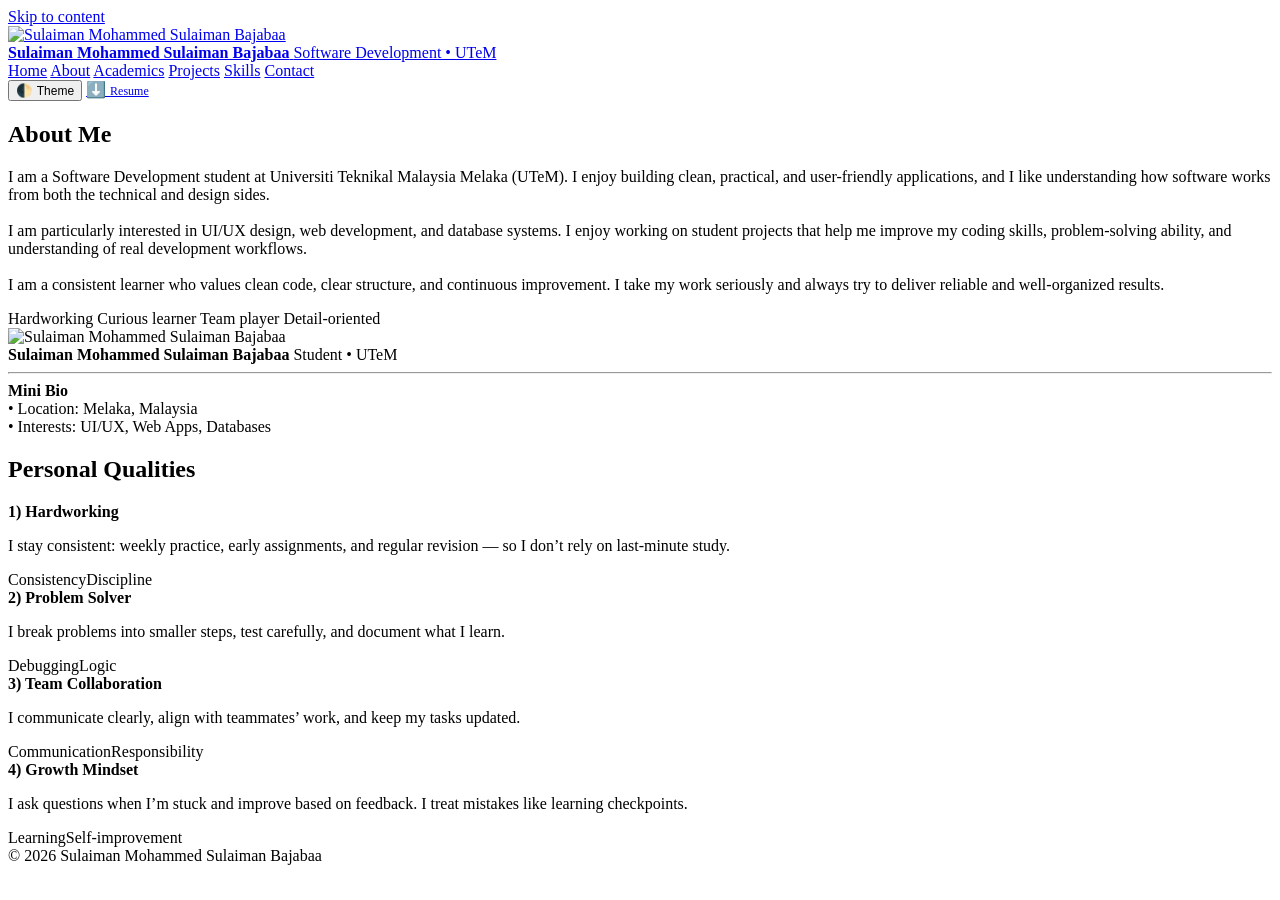
==== about.html @ 4e213ee7 "Add files via upload" ====
<!doctype html>
<html lang="en">
<head>
  <meta charset="utf-8" />
  <meta name="viewport" content="width=device-width,initial-scale=1" />
  <title>My Portfolio | About</title>
  <link rel="stylesheet" href="assets/style.css" />
</head>
<body>
<a class="skip" href="#main">Skip to content</a>

<header class="site-header">
  <div class="container navbar">
    <a class="brand" href="index.html">
      <img class="brand-avatar" src="assets/me.jpg" alt="Sulaiman Mohammed Sulaiman Bajabaa" />
      <div class="title">
        <strong>Sulaiman Mohammed Sulaiman Bajabaa</strong>
        <span>Software Development • UTeM</span>
      </div>
    </a>

    <nav class="navlinks" aria-label="Primary">
      <a data-nav href="index.html">Home</a>
      <a data-nav href="about.html">About</a>
      <a data-nav href="academics.html">Academics</a>
      <a data-nav href="projects.html">Projects</a>
      <a data-nav href="gallery.html">Skills</a>
      <a data-nav href="contact.html">Contact</a>
    </nav>

    <div class="actions">
      <button class="pill" onclick="toggleTheme()" aria-label="Toggle theme">🌓 <span style="font-size:12px;color:var(--muted)">Theme</span></button>
      <a class="pill" href="assets/resume.pdf" target="_blank" rel="noreferrer">⬇️ <span style="font-size:12px;color:var(--muted)">Resume</span></a>
    </div>
  </div>
</header>

<main id="main" class="container">

  <section class="hero">
    <div class="hero-grid">
      <div>
        <h1>About Me</h1>
        <p class="lead">
          I am a Software Development student at Universiti Teknikal Malaysia Melaka (UTeM). I enjoy building clean, practical, and user-friendly applications, and I like understanding how software works from both the technical and design sides.
          <br><br>
          I am particularly interested in UI/UX design, web development, and database systems. I enjoy working on student projects that help me improve my coding skills, problem-solving ability, and understanding of real development workflows.
          <br><br>
          I am a consistent learner who values clean code, clear structure, and continuous improvement. I take my work seriously and always try to deliver reliable and well-organized results.
        </p>

        <div class="tagrow">
          <span class="tag">Hardworking</span>
          <span class="tag">Curious learner</span>
          <span class="tag">Team player</span>
          <span class="tag">Detail-oriented</span>
        </div>
      </div>

      <div class="card">
        <div class="profile">
          <img class="avatar-img" src="assets/me.jpg" alt="Sulaiman Mohammed Sulaiman Bajabaa" />
          <div class="who">
            <strong>Sulaiman Mohammed Sulaiman Bajabaa</strong>
            <span>Student • UTeM</span>
          </div>
        </div>

        <hr class="sep">

        <div class="help">
          <strong style="color:var(--text)">Mini Bio</strong><br>
          • Location: Melaka, Malaysia<br>
          • Interests: UI/UX, Web Apps, Databases
        </div>
      </div>
    </div>
  </section>

  <div class="section-title">
    <h2>Personal Qualities</h2>
  </div>

  <section class="grid-2">
    <div class="card">
      <strong>1) Hardworking</strong>
      <p style="color:var(--muted)">
        I stay consistent: weekly practice, early assignments, and regular revision — so I don’t rely on last-minute study.
      </p>
      <div class="badges"><span class="badge">Consistency</span><span class="badge">Discipline</span></div>
    </div>

    <div class="card">
      <strong>2) Problem Solver</strong>
      <p style="color:var(--muted)">
        I break problems into smaller steps, test carefully, and document what I learn.
      </p>
      <div class="badges"><span class="badge">Debugging</span><span class="badge">Logic</span></div>
    </div>

    <div class="card">
      <strong>3) Team Collaboration</strong>
      <p style="color:var(--muted)">
        I communicate clearly, align with teammates’ work, and keep my tasks updated.
      </p>
      <div class="badges"><span class="badge">Communication</span><span class="badge">Responsibility</span></div>
    </div>

    <div class="card">
      <strong>4) Growth Mindset</strong>
      <p style="color:var(--muted)">
        I ask questions when I’m stuck and improve based on feedback. I treat mistakes like learning checkpoints.
      </p>
      <div class="badges"><span class="badge">Learning</span><span class="badge">Self-improvement</span></div>
    </div>
  </section>

</main>

<footer class="footer">
  <div class="container">© <span id="year"></span> Sulaiman Mohammed Sulaiman Bajabaa</div>
</footer>

<div id="toast" class="toast" role="status" aria-live="polite"></div>

<script src="assets/app.js"></script>
<script>
  document.getElementById("year").textContent = new Date().getFullYear();
</script>
</body>
</html>
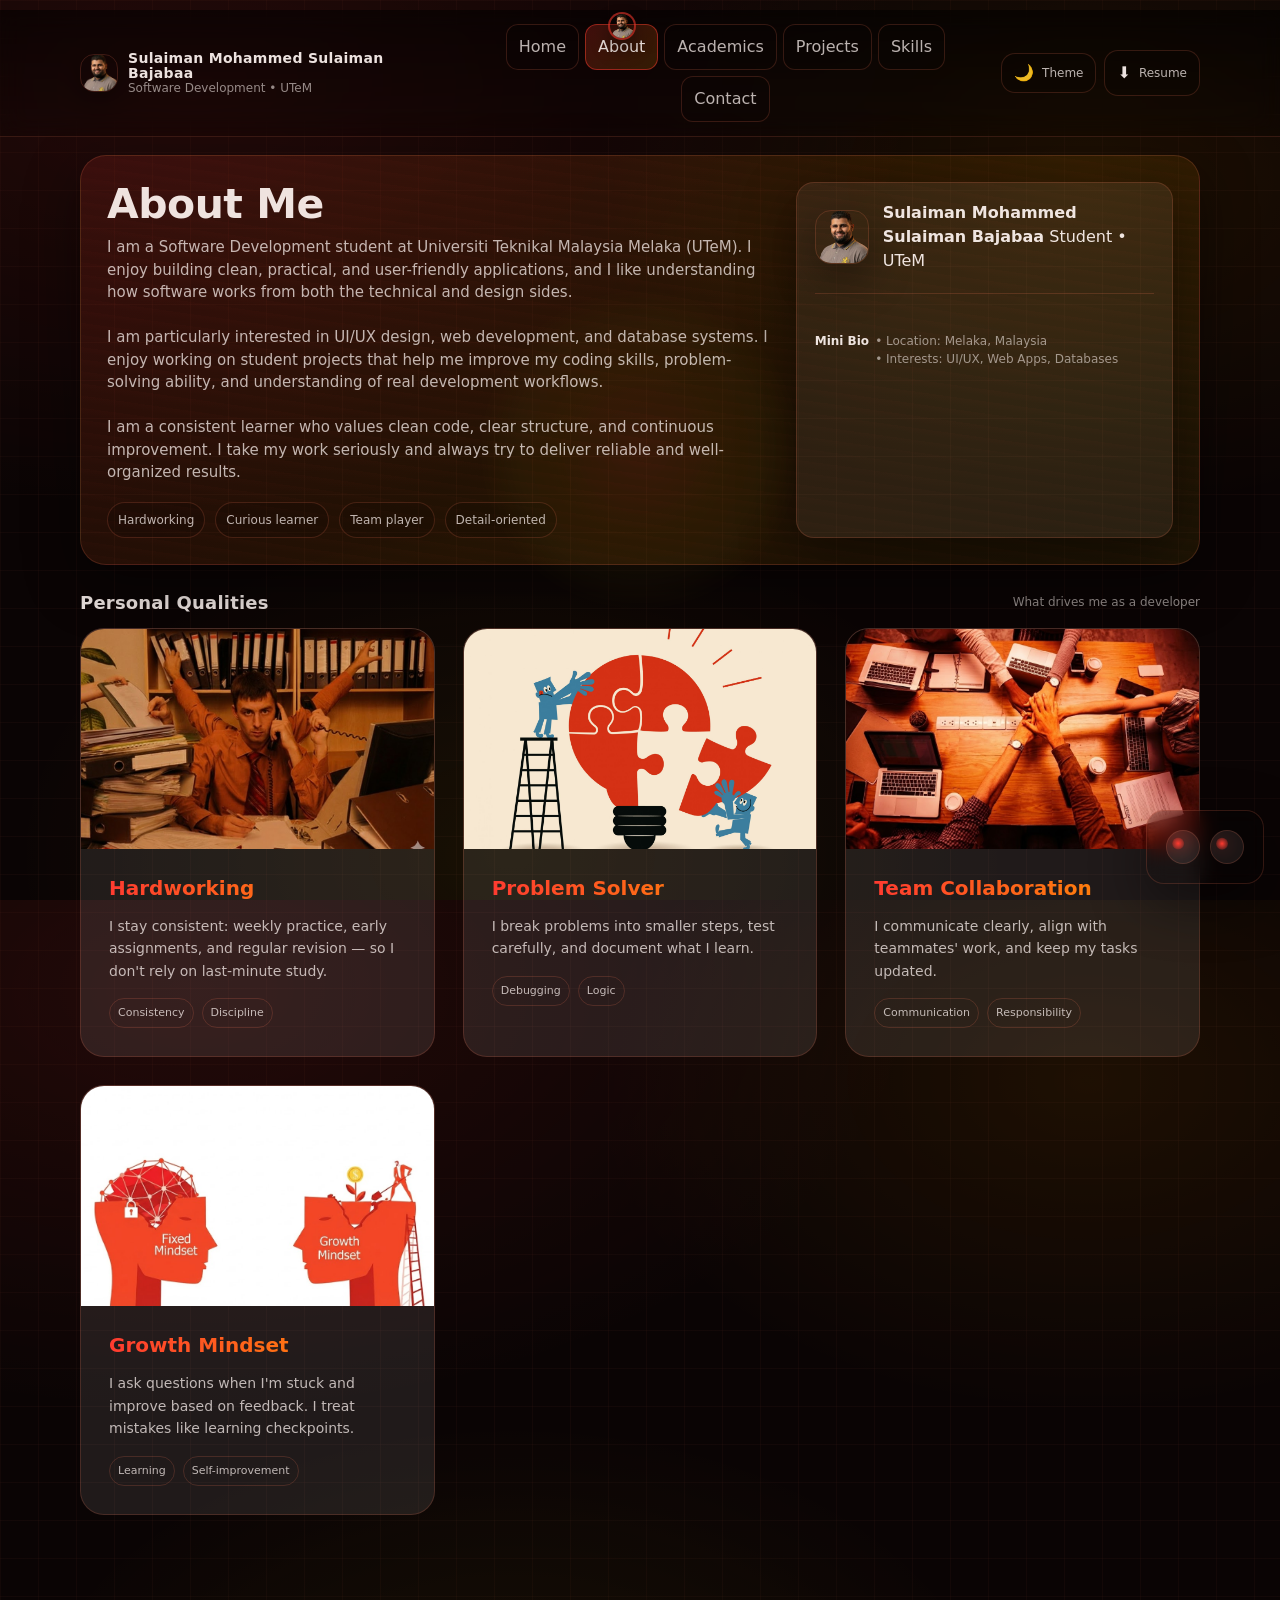
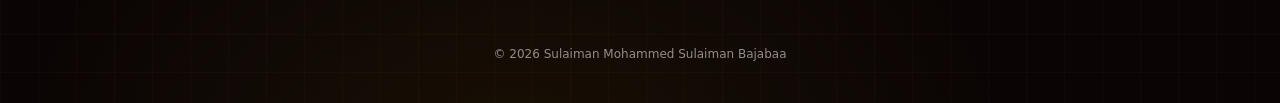
==== commit 36bd7f3a: "adding some pic and finishing other files" ====
--- a/about.html
+++ b/about.html
@@ -29,7 +29,7 @@
     </nav>
 
     <div class="actions">
-      <button class="pill" onclick="toggleTheme()" aria-label="Toggle theme">🌓 <span style="font-size:12px;color:var(--muted)">Theme</span></button>
+      <button class="pill" onclick="toggleTheme()" aria-label="Toggle theme"><span class="theme-icon">🌙</span> <span style="font-size:12px;color:var(--muted)">Theme</span></button>
       <a class="pill" href="assets/resume.pdf" target="_blank" rel="noreferrer">⬇️ <span style="font-size:12px;color:var(--muted)">Resume</span></a>
     </div>
   </div>
@@ -79,39 +79,64 @@
 
   <div class="section-title">
     <h2>Personal Qualities</h2>
+    <p>What drives me as a developer</p>
   </div>
 
-  <section class="grid-2">
-    <div class="card">
-      <strong>1) Hardworking</strong>
-      <p style="color:var(--muted)">
-        I stay consistent: weekly practice, early assignments, and regular revision — so I don’t rely on last-minute study.
-      </p>
-      <div class="badges"><span class="badge">Consistency</span><span class="badge">Discipline</span></div>
+  <section class="qualities-grid">
+    <div class="quality-card">
+      <div class="quality-image-wrapper">
+        <img src="assets/hardworking.jpg" alt="Hardworking" class="quality-image" />
+        <div class="quality-overlay">
+          <div class="quality-number">01</div>
+        </div>
+      </div>
+      <div class="quality-content">
+        <h3>Hardworking</h3>
+        <p>I stay consistent: weekly practice, early assignments, and regular revision — so I don't rely on last-minute study.</p>
+        <div class="badges"><span class="badge">Consistency</span><span class="badge">Discipline</span></div>
+      </div>
     </div>
 
-    <div class="card">
-      <strong>2) Problem Solver</strong>
-      <p style="color:var(--muted)">
-        I break problems into smaller steps, test carefully, and document what I learn.
-      </p>
-      <div class="badges"><span class="badge">Debugging</span><span class="badge">Logic</span></div>
+    <div class="quality-card">
+      <div class="quality-image-wrapper">
+        <img src="assets/problem_solver.jpg" alt="Problem Solver" class="quality-image" />
+        <div class="quality-overlay">
+          <div class="quality-number">02</div>
+        </div>
+      </div>
+      <div class="quality-content">
+        <h3>Problem Solver</h3>
+        <p>I break problems into smaller steps, test carefully, and document what I learn.</p>
+        <div class="badges"><span class="badge">Debugging</span><span class="badge">Logic</span></div>
+      </div>
     </div>
 
-    <div class="card">
-      <strong>3) Team Collaboration</strong>
-      <p style="color:var(--muted)">
-        I communicate clearly, align with teammates’ work, and keep my tasks updated.
-      </p>
-      <div class="badges"><span class="badge">Communication</span><span class="badge">Responsibility</span></div>
+    <div class="quality-card">
+      <div class="quality-image-wrapper">
+        <img src="assets/Team_Collaboration.jpg" alt="Team Collaboration" class="quality-image" />
+        <div class="quality-overlay">
+          <div class="quality-number">03</div>
+        </div>
+      </div>
+      <div class="quality-content">
+        <h3>Team Collaboration</h3>
+        <p>I communicate clearly, align with teammates' work, and keep my tasks updated.</p>
+        <div class="badges"><span class="badge">Communication</span><span class="badge">Responsibility</span></div>
+      </div>
     </div>
 
-    <div class="card">
-      <strong>4) Growth Mindset</strong>
-      <p style="color:var(--muted)">
-        I ask questions when I’m stuck and improve based on feedback. I treat mistakes like learning checkpoints.
-      </p>
-      <div class="badges"><span class="badge">Learning</span><span class="badge">Self-improvement</span></div>
+    <div class="quality-card">
+      <div class="quality-image-wrapper">
+        <img src="assets/Growth_Mindset.jpg" alt="Growth Mindset" class="quality-image" />
+        <div class="quality-overlay">
+          <div class="quality-number">04</div>
+        </div>
+      </div>
+      <div class="quality-content">
+        <h3>Growth Mindset</h3>
+        <p>I ask questions when I'm stuck and improve based on feedback. I treat mistakes like learning checkpoints.</p>
+        <div class="badges"><span class="badge">Learning</span><span class="badge">Self-improvement</span></div>
+      </div>
     </div>
   </section>
 
--- a/assets/style.css
+++ b/assets/style.css
@@ -0,0 +1,2016 @@
+
+*{ box-sizing:border-box; }
+html, body{ height:100%; }
+img{ max-width:100%; display:block; }
+a{ color:inherit; text-decoration:none; }
+button, input, textarea{ font:inherit; }
+::selection{ background: rgba(255, 59, 48, .25); }
+
+
+:root{
+  --bg: #120707;
+
+  --card: rgba(255,255,255,.06);
+  --card2: rgba(255,255,255,.09);
+  --border: rgba(255,120,90,.18);
+  --grid: rgba(255,120,90,.06);
+
+  --text: rgba(255,245,242,.92);
+  --muted: rgba(255,245,242,.72);
+  --muted2: rgba(255,245,242,.55);
+
+  --shadow: 0 18px 55px rgba(0,0,0,.45);
+
+ 
+  --accent: #ff3b30;   
+  --accent2: #ff9500;
+  --accent3: #ffd60a;  
+
+  --radius: 18px;
+  --radius2: 26px;
+  --max: 1120px;
+}
+
+
+body[data-theme="light"]{
+  --bg: #fff7f6;
+
+
+  --card: rgba(255,255,255,.92);
+  --card2: rgba(255,255,255,.96);
+
+  --border: rgba(170, 60, 50, .20);
+  --grid: rgba(170, 60, 50, .035);
+
+  --text: rgba(18, 10, 10, .92);
+  --muted: rgba(18, 10, 10, .76);
+  --muted2: rgba(18, 10, 10, .56);
+
+  --shadow: 0 18px 55px rgba(24, 34, 60, .10);
+}
+
+
+body{
+  margin:0;
+  font-family: ui-sans-serif, system-ui, -apple-system, Segoe UI, Roboto, Arial;
+  line-height:1.5;
+  color: var(--text);
+  transition: background-color .4s ease, color .4s ease;
+
+  background:
+    linear-gradient(to bottom, rgba(0,0,0,.42), rgba(0,0,0,.42)),
+    radial-gradient(1200px 700px at 15% 10%, rgba(255,59,48,.18), transparent 60%),
+    radial-gradient(900px 600px at 85% 20%, rgba(255,149,0,.14), transparent 55%),
+    radial-gradient(900px 600px at 40% 95%, rgba(255,214,10,.10), transparent 55%),
+    linear-gradient(var(--grid) 1px, transparent 1px),
+    linear-gradient(90deg, var(--grid) 1px, transparent 1px),
+    var(--bg);
+
+  background-size:
+    auto, auto, auto, auto,
+    38px 38px,
+    38px 38px,
+    auto;
+
+  overflow-x:hidden;
+}
+
+
+body[data-theme="light"]{
+  background:
+    radial-gradient(1200px 700px at 15% 10%, rgba(255,59,48,.10), transparent 60%),
+    radial-gradient(900px 600px at 85% 20%, rgba(255,149,0,.08), transparent 55%),
+    radial-gradient(900px 600px at 40% 95%, rgba(255,214,10,.06), transparent 55%),
+    linear-gradient(var(--grid) 1px, transparent 1px),
+    linear-gradient(90deg, var(--grid) 1px, transparent 1px),
+    var(--bg);
+
+  background-size:
+    auto, auto, auto,
+    38px 38px,
+    38px 38px,
+    auto;
+}
+
+
+.container{ width: min(var(--max), calc(100% - 40px)); margin:0 auto; }
+main{ padding: 28px 0 60px; }
+.footer{ padding: 30px 0 40px; text-align:center; font-size:12px; color: var(--muted2); }
+
+.skip{
+  position:absolute;
+  left:-999px;
+  top:8px;
+  padding:10px 12px;
+  background: var(--card2);
+  border: 1px solid var(--border);
+  border-radius:12px;
+}
+.skip:focus{ left:12px; z-index:9999; }
+
+
+header.site-header{
+  position: sticky;
+  top: 10px;
+  z-index: 50;
+  backdrop-filter: blur(12px);
+  background: linear-gradient(to bottom, rgba(0,0,0,.52), rgba(0,0,0,.18));
+  border-bottom: 1px solid var(--border);
+}
+body[data-theme="light"] header.site-header{
+  background: rgba(255,255,255,.92);
+}
+
+.navbar{
+  display:flex;
+  align-items:center;
+  justify-content: space-between;
+  gap: 12px;
+  padding: 14px 0;
+}
+
+.brand{
+  display:flex;
+  align-items:center;
+  gap: 10px;
+}
+
+.logo{
+  width: 40px;
+  height: 40px;
+  border-radius: 14px;
+  background: conic-gradient(from 220deg, var(--accent), var(--accent2), var(--accent3), var(--accent));
+  box-shadow: 0 0 0 6px rgba(255, 59, 48, .10);
+}
+
+.brand .title{
+  display:grid;
+  line-height: 1.1;
+}
+.brand .title strong{ font-size: 14px; letter-spacing: .3px; }
+.brand .title span{ font-size: 12px; color: var(--muted2); }
+
+.navlinks{
+  display:flex;
+  gap: 6px;
+  flex-wrap: wrap;
+  justify-content: center;
+}
+.navlinks a{
+  padding: 10px 12px;
+  border-radius: 12px;
+  border: 1px solid var(--border);
+  background: rgba(0,0,0,.12);
+  color: var(--muted);
+  transition: .18s ease;
+}
+body[data-theme="light"] .navlinks a{ background: rgba(255,255,255,.62); }
+.navlinks a:hover{
+  transform: translateY(-1px);
+  color: var(--text);
+  border-color: rgba(255,59,48,.40);
+}
+.navlinks a.active{
+  background: linear-gradient(135deg, rgba(255,59,48,.22), rgba(255,149,0,.16));
+  border-color: rgba(255,59,48,.48);
+  color: var(--text);
+}
+
+.actions{ display:flex; align-items:center; gap: 8px; }
+.pill{
+  border: 1px solid var(--border);
+  background: rgba(0,0,0,.16);
+  color: var(--text);
+  padding: 10px 12px;
+  border-radius: 14px;
+  cursor:pointer;
+  transition: .18s ease;
+  display:inline-flex;
+  align-items:center;
+  gap: 8px;
+}
+body[data-theme="light"] .pill{ background: rgba(255,255,255,.72); }
+.pill:hover{ transform: translateY(-1px); border-color: rgba(255,59,48,.42); }
+.pill:active{ transform: translateY(0px); }
+
+/* Theme Toggle Animation */
+.pill[onclick*="toggleTheme"]{
+  position: relative;
+  overflow: visible;
+  min-height: 36px;
+}
+
+.theme-icon{
+  display: inline-flex;
+  align-items: center;
+  justify-content: center;
+  font-size: 16px;
+  line-height: 1;
+  animation: themeIconDrop .5s cubic-bezier(.2,.9,.2,1);
+}
+
+@keyframes themeIconDrop{
+  0%{
+    opacity: 0;
+    transform: translateY(-20px) scale(.8);
+  }
+  60%{
+    opacity: 1;
+    transform: translateY(2px) scale(1.05);
+  }
+  100%{
+    opacity: 1;
+    transform: translateY(0) scale(1);
+  }
+}
+
+
+.brand-avatar{
+  width: 38px;
+  height: 38px;
+  border-radius: 14px;
+  object-fit: cover;
+  border: 1px solid var(--border);
+  box-shadow: 0 10px 26px rgba(0,0,0,.28);
+  flex: 0 0 auto;
+}
+
+.avatar-img{
+  width: 54px;
+  height: 54px;
+  border-radius: 16px;
+  object-fit: cover;
+  border: 1px solid var(--border);
+  box-shadow: 0 16px 40px rgba(0,0,0,.35);
+  flex: 0 0 auto;
+}
+
+.hero{
+  border: 1px solid var(--border);
+  background: linear-gradient(135deg, rgba(255,59,48,.12), rgba(255,149,0,.10), rgba(255,214,10,.08));
+  border-radius: var(--radius2);
+  padding: 26px;
+  box-shadow: var(--shadow);
+  position: relative;
+  overflow: hidden;
+}
+body[data-theme="light"] .hero{
+  background: linear-gradient(135deg, rgba(255,255,255,.92), rgba(255,255,255,.86));
+}
+
+
+.hero::before{
+  content:"";
+  position:absolute;
+  inset:-40%;
+  background: repeating-linear-gradient(
+    to bottom,
+    rgba(255,59,48,.08) 0px,
+    rgba(255,59,48,.08) 1px,
+    transparent 7px,
+    transparent 12px
+  );
+  transform: rotate(8deg);
+  opacity: .22;
+  animation: scan 9s linear infinite;
+  pointer-events:none;
+}
+@keyframes scan{
+  0%{ transform: translateY(-10%) rotate(8deg); }
+  100%{ transform: translateY(10%) rotate(8deg); }
+}
+
+.hero-grid{
+  display:grid;
+  grid-template-columns: 1.6fr .9fr;
+  gap: 18px;
+  position: relative;
+  z-index: 1;
+}
+@media (max-width: 900px){
+  .hero-grid{ grid-template-columns: 1fr; }
+}
+
+h1{
+  margin: 0 0 10px;
+  font-size: clamp(28px, 3.2vw, 44px);
+  line-height: 1.08;
+  letter-spacing: -0.5px;
+}
+.lead{
+  margin: 0 0 18px;
+  font-size: 15px;
+  color: var(--muted);
+}
+body[data-theme="light"] .lead{
+  color: var(--muted);
+  font-weight: 520;
+}
+
+.section-title{
+  display:flex;
+  align-items:center;
+  justify-content: space-between;
+  gap: 12px;
+  margin: 24px 0 12px;
+}
+.section-title h2{ margin:0; font-size:18px; letter-spacing:.2px; }
+.section-title p{ margin:0; color: var(--muted2); font-size:12px; }
+
+.card{
+  border: 1px solid var(--border);
+  background: var(--card);
+  border-radius: var(--radius);
+  padding: 18px;
+  box-shadow: var(--shadow);
+}
+
+hr.sep{
+  border:none;
+  border-top: 1px solid var(--border);
+  margin: 20px 0;
+}
+
+.grid-2{ display:grid; grid-template-columns: 1fr 1fr; gap:16px; }
+.grid-3{ display:grid; grid-template-columns: 1fr 1fr 1fr; gap:16px; }
+@media (max-width: 900px){
+  .grid-2, .grid-3{ grid-template-columns: 1fr; }
+}
+
+
+.btnrow{ display:flex; gap: 10px; flex-wrap: wrap; }
+.btn-primary, .btn-ghost{
+  padding: 11px 13px;
+  border-radius: 14px;
+  color: var(--text);
+  cursor:pointer;
+  transition: .18s ease;
+  border: 1px solid var(--border);
+}
+.btn-primary{
+  background: linear-gradient(135deg, rgba(255,59,48,.90), rgba(255,149,0,.58));
+  border-color: rgba(255,59,48,.50);
+}
+.btn-ghost{ background: transparent; }
+.btn-primary:hover, .btn-ghost:hover{ transform: translateY(-1px); }
+.btn-primary:active, .btn-ghost:active{ transform: translateY(0px); }
+
+.tagrow{ display:flex; flex-wrap:wrap; gap: 10px; margin: 14px 0 0; }
+.tag{
+  font-size: 12px;
+  padding: 8px 10px;
+  border-radius: 999px;
+  border: 1px solid var(--border);
+  background: rgba(0,0,0,.14);
+  color: var(--muted);
+}
+body[data-theme="light"] .tag{ background: rgba(255,255,255,.62); }
+
+.notice{ margin-top: 10px; font-size: 12px; color: var(--muted2); }
+
+
+.profile{ display:flex; gap: 14px; align-items:center; }
+
+.kpi{ display:grid; gap: 6px; }
+.kpi strong{ font-size: 22px; }
+.kpi span{ color: var(--muted2); font-size: 12px; }
+
+
+/* School Card Styles */
+.school-cards {
+  display: grid;
+  gap: 18px;
+  margin-bottom: 18px;
+}
+.school-card {
+  display: flex;
+  align-items: center;
+  gap: 18px;
+  background: var(--card2);
+  border: 1px solid var(--border);
+  border-radius: var(--radius);
+  padding: 18px 22px;
+  box-shadow: 0 8px 32px rgba(255,59,48,.08);
+  transition: all 0.4s cubic-bezier(.2,.9,.2,1);
+  opacity: 0;
+  transform: translateY(30px);
+}
+.school-card.animated-card {
+  animation: schoolSlideIn 0.6s cubic-bezier(.2,.9,.2,1) forwards;
+}
+.school-card.animated-card:nth-child(1) { animation-delay: 0.1s; }
+.school-card.animated-card:nth-child(2) { animation-delay: 0.2s; }
+.school-card.animated-card:nth-child(3) { animation-delay: 0.3s; }
+.school-card.animated-card:nth-child(4) { animation-delay: 0.4s; }
+
+@keyframes schoolSlideIn {
+  from {
+    opacity: 0;
+    transform: translateY(30px);
+  }
+  to {
+    opacity: 1;
+    transform: translateY(0);
+  }
+}
+
+.school-card:hover {
+  transform: translateY(-5px);
+  box-shadow: 0 12px 40px rgba(255,59,48,.15);
+  border-color: var(--accent);
+}
+
+.school-card.utem-card {
+  background: linear-gradient(135deg, rgba(255,59,48,.08), rgba(255,149,0,.05));
+  border-color: rgba(255,59,48,.25);
+}
+
+.school-logo {
+  width: 64px;
+  height: 64px;
+  border-radius: 14px;
+  object-fit: cover;
+  box-shadow: 0 4px 18px rgba(255,59,48,.10);
+  background: #fff;
+  transition: transform 0.3s ease;
+}
+.school-card:hover .school-logo {
+  transform: scale(1.1) rotate(3deg);
+}
+.school-card h3 {
+  margin: 0 0 4px;
+  font-size: 20px;
+  background: linear-gradient(90deg, var(--accent), var(--accent2));
+  -webkit-background-clip: text;
+  background-clip: text;
+  color: transparent;
+}
+.school-years {
+  font-size: 13px;
+  color: var(--muted2);
+  margin-bottom: 6px;
+  display: block;
+}
+.school-card p {
+  margin: 0;
+  color: var(--muted);
+  font-size: 14px;
+}
+
+.filterbar{
+  display:flex;
+  gap: 10px;
+  flex-wrap: wrap;
+  align-items:center;
+  justify-content: space-between;
+}
+.search{
+  flex: 1;
+  min-width: 220px;
+  padding: 11px 12px;
+  border-radius: 14px;
+  border: 1px solid var(--border);
+  background: rgba(0,0,0,.12);
+  color: var(--text);
+  outline:none;
+}
+body[data-theme="light"] .search{ background: rgba(255,255,255,.86); }
+
+.chips{ display:flex; gap: 8px; flex-wrap: wrap; }
+.chip{
+  padding: 9px 10px;
+  border-radius: 999px;
+  border: 1px solid var(--border);
+  background: rgba(0,0,0,.10);
+  color: var(--muted);
+  cursor:pointer;
+  transition: .15s ease;
+  font-size: 12px;
+}
+body[data-theme="light"] .chip{ background: rgba(255,255,255,.86); }
+.chip.active{
+  background: linear-gradient(135deg, rgba(255,59,48,.22), rgba(255,149,0,.16));
+  border-color: rgba(255,59,48,.46);
+  color: var(--text);
+}
+
+.project{
+  padding: 16px;
+  border-radius: 18px;
+  border: 1px solid var(--border);
+  background: rgba(0,0,0,.10);
+  display:grid;
+  gap: 8px;
+  transition: .18s ease;
+  position: relative;
+}
+body[data-theme="light"] .project{ background: rgba(255,255,255,.90); }
+.project:hover{ transform: translateY(-2px); border-color: rgba(255,59,48,.40); }
+
+.project .meta{ color: var(--muted2); font-size: 12px; }
+.badges{ display:flex; gap: 8px; flex-wrap: wrap; }
+.badge{
+  font-size: 11px;
+  padding: 6px 8px;
+  border-radius: 999px;
+  border: 1px solid var(--border);
+  color: var(--muted);
+}
+
+
+.project::after{
+  content: attr(data-tags);
+  position:absolute;
+  top: 12px;
+  right: 12px;
+  font-size: 10px;
+  padding: 6px 8px;
+  border-radius: 999px;
+  border: 1px solid var(--border);
+  background: rgba(0,0,0,.18);
+  color: var(--muted2);
+  letter-spacing: .4px;
+  text-transform: uppercase;
+}
+body[data-theme="light"] .project::after{ background: rgba(255,255,255,.92); }
+
+/* Roadmap Timeline Styles */
+.roadmap-timeline {
+  position: relative;
+  padding: 60px 0 40px 60px;
+  margin: 0 auto;
+}
+
+.roadmap-line {
+  position: absolute;
+  left: 24px;
+  top: 0;
+  bottom: 0;
+  width: 3px;
+  background: linear-gradient(180deg, 
+    var(--accent) 0%, 
+    var(--accent2) 50%, 
+    var(--accent3) 100%);
+  border-radius: 3px;
+  z-index: 0;
+}
+
+.roadmap-node {
+  position: relative;
+  margin-bottom: 80px;
+  opacity: 0;
+  transform: translateY(60px);
+  animation: roadmapFadeIn 0.8s cubic-bezier(0.16, 1, 0.3, 1) forwards;
+}
+
+.roadmap-node:nth-child(2) { animation-delay: 0.15s; }
+.roadmap-node:nth-child(3) { animation-delay: 0.3s; }
+.roadmap-node:nth-child(4) { animation-delay: 0.45s; }
+.roadmap-node:nth-child(5) { animation-delay: 0.6s; }
+.roadmap-node:nth-child(6) { animation-delay: 0.75s; }
+.roadmap-node:nth-child(7) { animation-delay: 0.9s; }
+
+@keyframes roadmapFadeIn {
+  to {
+    opacity: 1;
+    transform: translateY(0);
+  }
+}
+
+.roadmap-dot {
+  position: absolute;
+  left: -48px;
+  top: 20px;
+  width: 24px;
+  height: 24px;
+  border-radius: 50%;
+  background: linear-gradient(135deg, var(--accent), var(--accent2));
+  border: 4px solid var(--bg);
+  box-shadow: 0 0 0 4px rgba(255, 59, 48, 0.15),
+              0 4px 12px rgba(255, 59, 48, 0.3);
+  z-index: 2;
+  transition: all 0.4s cubic-bezier(0.16, 1, 0.3, 1);
+}
+
+.roadmap-node:hover .roadmap-dot {
+  transform: scale(1.3);
+  box-shadow: 0 0 0 8px rgba(255, 59, 48, 0.2),
+              0 6px 20px rgba(255, 59, 48, 0.4);
+}
+
+.roadmap-content {
+  background: var(--card2);
+  border: 1px solid var(--border);
+  border-radius: 24px;
+  padding: 0;
+  overflow: hidden;
+  box-shadow: 0 8px 32px rgba(255, 59, 48, 0.08);
+  transition: all 0.4s cubic-bezier(0.16, 1, 0.3, 1);
+}
+
+.roadmap-content:hover {
+  transform: translateX(12px) translateY(-8px);
+  box-shadow: 0 20px 60px rgba(255, 59, 48, 0.18);
+  border-color: rgba(255, 59, 48, 0.4);
+}
+
+.roadmap-image-wrapper {
+  width: 100%;
+  height: 280px;
+  overflow: hidden;
+  position: relative;
+  background: linear-gradient(135deg, rgba(255,59,48,0.05), rgba(255,149,0,0.05));
+}
+
+.roadmap-image {
+  width: 100%;
+  height: 100%;
+  object-fit: cover;
+  transition: transform 0.6s cubic-bezier(0.16, 1, 0.3, 1);
+}
+
+.roadmap-content:hover .roadmap-image {
+  transform: scale(1.08);
+}
+
+.roadmap-gallery {
+  display: grid;
+  grid-template-columns: repeat(3, 1fr);
+  gap: 0;
+  height: 280px;
+}
+
+.roadmap-gallery .roadmap-image {
+  width: 100%;
+  height: 280px;
+  object-fit: cover;
+}
+
+.roadmap-text {
+  padding: 28px 32px 32px;
+}
+
+.roadmap-text h3 {
+  margin: 0 0 12px 0;
+  font-size: 22px;
+  background: linear-gradient(90deg, var(--accent), var(--accent2));
+  -webkit-background-clip: text;
+  background-clip: text;
+  color: transparent;
+  font-weight: 600;
+}
+
+.roadmap-text .meta {
+  color: var(--muted2);
+  font-size: 13px;
+  margin-bottom: 14px;
+  display: block;
+}
+
+.roadmap-text p {
+  color: var(--muted);
+  line-height: 1.6;
+  margin: 0 0 16px 0;
+}
+
+@media (max-width: 768px) {
+  .roadmap-timeline {
+    padding-left: 40px;
+  }
+  
+  .roadmap-line {
+    left: 16px;
+  }
+  
+  .roadmap-dot {
+    left: -32px;
+    width: 20px;
+    height: 20px;
+  }
+  
+  .roadmap-image-wrapper {
+    height: 200px;
+  }
+  
+  .roadmap-gallery {
+    grid-template-columns: 1fr;
+    height: auto;
+  }
+  
+  .roadmap-gallery .roadmap-image {
+    height: 180px;
+  }
+  
+  .roadmap-text {
+    padding: 20px;
+  }
+  
+  .roadmap-text h3 {
+    font-size: 18px;
+  }
+}
+
+
+.gallery{
+  display:grid;
+  grid-template-columns: repeat(12, 1fr);
+  gap: 12px;
+}
+.g-item{
+  grid-column: span 4;
+  border-radius: 18px;
+  overflow:hidden;
+  border: 1px solid var(--border);
+  background: rgba(0,0,0,.10);
+  cursor:pointer;
+  transition: .18s ease;
+}
+body[data-theme="light"] .g-item{ background: rgba(255,255,255,.90); }
+.g-item:hover{ transform: translateY(-2px); border-color: rgba(255,59,48,.40); }
+.g-item .cap{ padding: 12px; font-size: 12px; color: var(--muted); }
+@media (max-width: 900px){ .g-item{ grid-column: span 6; } }
+@media (max-width: 600px){ .g-item{ grid-column: span 12; } }
+
+/* Skills Grid Styles */
+.skills-grid {
+  display: grid;
+  grid-template-columns: repeat(auto-fit, minmax(320px, 1fr));
+  gap: 24px;
+  margin-bottom: 32px;
+}
+
+.skill-card {
+  background: var(--card2);
+  border: 1px solid var(--border);
+  border-radius: 24px;
+  padding: 32px;
+  transition: all 0.4s cubic-bezier(0.16, 1, 0.3, 1);
+  position: relative;
+  overflow: hidden;
+}
+
+.skill-card::before {
+  content: "";
+  position: absolute;
+  top: 0;
+  left: 0;
+  width: 100%;
+  height: 4px;
+  background: linear-gradient(90deg, var(--accent), var(--accent2));
+  transform: scaleX(0);
+  transform-origin: left;
+  transition: transform 0.4s cubic-bezier(0.16, 1, 0.3, 1);
+}
+
+.skill-card:hover::before {
+  transform: scaleX(1);
+}
+
+.skill-card:hover {
+  transform: translateY(-12px);
+  box-shadow: 0 20px 60px rgba(255, 59, 48, 0.15);
+  border-color: rgba(255, 59, 48, 0.3);
+}
+
+.skill-icon {
+  font-size: 48px;
+  margin-bottom: 16px;
+  display: inline-block;
+  transition: transform 0.4s cubic-bezier(0.16, 1, 0.3, 1);
+}
+
+.skill-card:hover .skill-icon {
+  transform: scale(1.2) rotate(5deg);
+}
+
+.skill-card h3 {
+  margin: 0 0 20px;
+  font-size: 22px;
+  background: linear-gradient(90deg, var(--accent), var(--accent2));
+  -webkit-background-clip: text;
+  background-clip: text;
+  color: transparent;
+}
+
+.skill-items {
+  display: flex;
+  flex-direction: column;
+  gap: 16px;
+  margin-bottom: 20px;
+}
+
+.skill-item span {
+  font-size: 14px;
+  color: var(--muted);
+  margin-bottom: 6px;
+  display: block;
+}
+
+.skill-bar {
+  width: 100%;
+  height: 8px;
+  background: rgba(255, 59, 48, 0.1);
+  border-radius: 999px;
+  overflow: hidden;
+}
+
+.skill-fill {
+  height: 100%;
+  background: linear-gradient(90deg, var(--accent), var(--accent2));
+  border-radius: 999px;
+  transition: width 0.8s cubic-bezier(0.16, 1, 0.3, 1);
+  box-shadow: 0 0 12px rgba(255, 59, 48, 0.4);
+}
+
+.skill-card:hover .skill-fill {
+  box-shadow: 0 0 18px rgba(255, 59, 48, 0.6);
+}
+
+/* Quality Cards for About Page */
+.qualities-grid {
+  display: grid;
+  grid-template-columns: repeat(auto-fit, minmax(280px, 1fr));
+  gap: 28px;
+  margin-bottom: 40px;
+}
+
+.quality-card {
+  background: var(--card2);
+  border: 1px solid var(--border);
+  border-radius: 24px;
+  overflow: hidden;
+  transition: all 0.4s cubic-bezier(0.16, 1, 0.3, 1);
+}
+
+.quality-card:hover {
+  transform: translateY(-12px) scale(1.02);
+  box-shadow: 0 20px 60px rgba(255, 59, 48, 0.18);
+  border-color: rgba(255, 59, 48, 0.4);
+}
+
+.quality-image-wrapper {
+  width: 100%;
+  height: 220px;
+  position: relative;
+  overflow: hidden;
+  background: linear-gradient(135deg, rgba(255,59,48,0.05), rgba(255,149,0,0.05));
+}
+
+.quality-image {
+  width: 100%;
+  height: 100%;
+  object-fit: cover;
+  transition: transform 0.6s cubic-bezier(0.16, 1, 0.3, 1);
+}
+
+.quality-card:hover .quality-image {
+  transform: scale(1.1);
+}
+
+.quality-overlay {
+  position: absolute;
+  top: 0;
+  left: 0;
+  width: 100%;
+  height: 100%;
+  background: linear-gradient(135deg, rgba(255,59,48,0.7), rgba(255,149,0,0.7));
+  opacity: 0;
+  transition: opacity 0.4s;
+  display: flex;
+  align-items: center;
+  justify-content: center;
+}
+
+.quality-card:hover .quality-overlay {
+  opacity: 1;
+}
+
+.quality-number {
+  font-size: 64px;
+  font-weight: 700;
+  color: white;
+  text-shadow: 0 4px 12px rgba(0,0,0,0.3);
+}
+
+.quality-content {
+  padding: 24px 28px 28px;
+}
+
+.quality-content h3 {
+  margin: 0 0 12px;
+  font-size: 20px;
+  background: linear-gradient(90deg, var(--accent), var(--accent2));
+  -webkit-background-clip: text;
+  background-clip: text;
+  color: transparent;
+}
+
+.quality-content p {
+  color: var(--muted);
+  line-height: 1.6;
+  margin: 0 0 16px;
+  font-size: 14px;
+}
+
+.modal{
+  position: fixed;
+  inset: 0;
+  display:none;
+  place-items:center;
+  background: rgba(0,0,0,.65);
+  padding: 20px;
+  z-index: 999;
+}
+.modal.show{ display:grid; }
+.modal .box{
+  width: min(920px, 100%);
+  border-radius: 22px;
+  border: 1px solid var(--border);
+  background: var(--bg);
+  box-shadow: var(--shadow);
+  overflow:hidden;
+}
+.modal .top{
+  display:flex;
+  align-items:center;
+  justify-content: space-between;
+  gap: 10px;
+  padding: 12px 14px;
+  border-bottom: 1px solid var(--border);
+}
+.modal .top strong{ font-size: 13px; }
+.modal .content{ padding: 14px; }
+.modal .close{
+  border: 1px solid var(--border);
+  background: rgba(0,0,0,.18);
+  color: var(--text);
+  padding: 8px 10px;
+  border-radius: 12px;
+  cursor:pointer;
+}
+body[data-theme="light"] .modal .close{ background: rgba(255,255,255,.92); }
+
+
+.form{ display:grid; gap: 12px; }
+.field{ display:grid; gap: 6px; position: relative; }
+.field label{ 
+  font-size: 12px; 
+  color: var(--muted2);
+  font-weight: 500;
+  letter-spacing: 0.5px;
+}
+.field input, .field textarea{
+  padding: 11px 12px;
+  border-radius: 14px;
+  border: 1px solid var(--border);
+  background: rgba(0,0,0,.12);
+  color: var(--text);
+  outline:none;
+  transition: all 0.3s cubic-bezier(0.4, 0, 0.2, 1);
+}
+.field input:hover, .field textarea:hover{
+  border-color: rgba(255, 59, 48, 0.3);
+  background: rgba(0,0,0,.18);
+}
+body[data-theme="light"] .field input,
+body[data-theme="light"] .field textarea{ 
+  background: rgba(255,255,255,.92);
+}
+body[data-theme="light"] .field input:hover,
+body[data-theme="light"] .field textarea:hover{
+  background: rgba(255,255,255,1);
+  border-color: rgba(255, 59, 48, 0.4);
+}
+.field textarea{ min-height: 120px; resize: vertical; }
+.help{ 
+  font-size: 12px; 
+  color: var(--muted2);
+  display: flex;
+  align-items: center;
+  gap: 6px;
+}
+
+.toast{
+  position: fixed;
+  bottom: 18px;
+  left: 50%;
+  transform: translateX(-50%);
+  padding: 10px 12px;
+  border-radius: 14px;
+  border: 1px solid var(--border);
+  background: rgba(0,0,0,.55);
+  backdrop-filter: blur(10px);
+  color: var(--text);
+  display:none;
+  z-index: 1000;
+}
+body[data-theme="light"] .toast{ background: rgba(255,255,255,.92); }
+.toast.show{ display:block; }
+
+
+.cursor-glow{
+  position: fixed;
+  left: 0;
+  top: 0;
+  width: 320px;
+  height: 320px;
+  border-radius: 999px;
+  pointer-events: none;
+  z-index: 5;
+  transform: translate(-50%, -50%);
+  opacity: .28;
+  filter: blur(2px);
+  background: radial-gradient(circle,
+    rgba(255,59,48,.35) 0%,
+    rgba(255,149,0,.18) 35%,
+    rgba(255,214,10,.10) 55%,
+    transparent 70%
+  );
+  mix-blend-mode: screen;
+}
+body[data-theme="light"] .cursor-glow{
+  opacity: .20;
+  mix-blend-mode: multiply;
+}
+
+
+.buddy{
+  position: fixed;
+  right: 16px;
+  bottom: 16px;
+  width: 118px;
+  height: 74px;
+  border-radius: 18px;
+  border: 1px solid var(--border);
+  background: rgba(0,0,0,.22);
+  backdrop-filter: blur(10px);
+  box-shadow: var(--shadow);
+  z-index: 60;
+  display:flex;
+  align-items:center;
+  justify-content: center;
+  gap: 10px;
+  cursor: pointer;
+  user-select: none;
+}
+body[data-theme="light"] .buddy{ background: rgba(255,255,255,.86); }
+
+.buddy .eye{
+  width: 34px;
+  height: 34px;
+  border-radius: 999px;
+  border: 1px solid var(--border);
+  background: rgba(255,255,255,.08);
+  position: relative;
+  overflow: hidden;
+}
+body[data-theme="light"] .buddy .eye{ background: rgba(0,0,0,.04); }
+
+.buddy .pupil{
+  width: 12px;
+  height: 12px;
+  border-radius: 999px;
+  position:absolute;
+  left: 50%;
+  top: 50%;
+  transform: translate(-50%, -50%);
+  background: radial-gradient(circle, var(--accent) 0%, rgba(255,59,48,.45) 55%, rgba(0,0,0,.35) 100%);
+  box-shadow: 0 0 18px rgba(255,59,48,.30);
+}
+
+.buddy .hint{
+  position: absolute;
+  left: 10px;
+  top: -28px;
+  font-size: 11px;
+  color: var(--muted2);
+  background: rgba(0,0,0,.22);
+  border: 1px solid var(--border);
+  padding: 6px 8px;
+  border-radius: 12px;
+  opacity: 0;
+  transform: translateY(4px);
+  transition: .18s ease;
+  pointer-events:none;
+  white-space: nowrap;
+}
+body[data-theme="light"] .buddy .hint{ background: rgba(255,255,255,.92); }
+.buddy:hover .hint{ opacity: 1; transform: translateY(0); }
+
+
+.buddy.pop{ animation: buddyPop .35s ease; }
+@keyframes buddyPop{
+  0%{ transform: translateY(0) scale(1); }
+  50%{ transform: translateY(-4px) scale(1.03); }
+  100%{ transform: translateY(0) scale(1); }
+}
+
+
+@media (prefers-reduced-motion: reduce){
+  *{ scroll-behavior:auto !important; transition:none !important; animation:none !important; }
+  .cursor-glow{ display:none !important; }
+}
+
+
+.navlinks{
+  position: relative;
+  align-items: center;
+}
+
+.nav-face{
+  position: absolute;
+  left: 0;
+  top: -12px;            
+
+  width: 28px;
+  height: 28px;
+  border-radius: 999px;
+  overflow: hidden;
+  pointer-events: none;
+  z-index: 10;
+
+  border: 2px solid rgba(255,59,48,.55);
+  box-shadow: 0 10px 18px rgba(0,0,0,.40);
+  background: rgba(0,0,0,.25);
+
+  opacity: 0;
+  transform: translateX(calc(var(--x, 0px) - 50%));
+  transition: none;        
+}
+
+body[data-theme="light"] .nav-face{
+  background: rgba(255,255,255,.85);
+  box-shadow: 0 10px 18px rgba(0,0,0,.18);
+}
+
+.nav-face img{
+  width: 100%;
+  height: 100%;
+  object-fit: cover;
+  display: block;
+}
+
+.nav-face.ready{
+  opacity: 1;
+  transition: transform .26s cubic-bezier(.2,.9,.2,1);
+}
+
+
+.nav-face.jump{
+  animation: faceJump .30s cubic-bezier(.2,.9,.2,1);
+}
+@keyframes faceJump{
+  0%   { transform: translateX(calc(var(--x, 0px) - 50%)) translateY(0) scale(1); }
+  45%  { transform: translateX(calc(var(--x, 0px) - 50%)) translateY(-10px) scale(1.06); }
+  100% { transform: translateX(calc(var(--x, 0px) - 50%)) translateY(0) scale(1); }
+}
+
+@media (max-width: 760px){
+  .nav-face{ display:none; }
+}
+
+/* Keep buddy near viewport edge on small screens */
+@media (max-width: 440px){
+  .buddy{ right: 16px; }
+}
+
+.hero-left{ max-width: 560px; }
+
+.hero-kicker{
+  margin: 0 0 10px;
+  color: var(--muted2);
+  letter-spacing: .2px;
+}
+
+.hero-title{
+  margin: 0 0 12px;
+  font-size: clamp(30px, 4vw, 46px);
+  line-height: 1.05;
+}
+
+.hero-name{
+  background: linear-gradient(90deg, var(--accent), var(--accent2), var(--accent3));
+  -webkit-background-clip: text;
+  background-clip: text;
+  color: transparent;
+}
+
+.hero-role{
+  text-decoration: underline;
+  text-decoration-thickness: 3px;
+  text-underline-offset: 6px;
+  text-decoration-color: rgba(255,59,48,.45);
+}
+
+.hero-desc{
+  margin: 0 0 18px;
+  color: var(--muted);
+  line-height: 1.6;
+}
+
+.hero-cta{ display:flex; gap: 10px; flex-wrap: wrap; }
+
+.hero-socials{
+  display: flex;
+  gap: 12px;
+  margin: 20px 0;
+}
+
+.social-icon{
+  width: 44px;
+  height: 44px;
+  border-radius: 50%;
+  border: 2px solid var(--border);
+  background: rgba(0,0,0,.12);
+  display: flex;
+  align-items: center;
+  justify-content: center;
+  color: var(--muted);
+  font-size: 14px;
+  font-weight: 600;
+  transition: .2s ease;
+  cursor: pointer;
+}
+body[data-theme="light"] .social-icon{ background: rgba(255,255,255,.86); }
+.social-icon:hover{
+  border-color: rgba(255,59,48,.50);
+  color: var(--accent);
+  transform: translateY(-2px);
+}
+
+.hero-image-frame{
+  position: relative;
+  width: 280px;
+  height: 340px;
+  display: flex;
+  align-items: center;
+  justify-content: center;
+  perspective: 1200px;
+}
+
+.hero-image-frame::before{
+  content: "";
+  position: absolute;
+  inset: 0;
+  background: linear-gradient(135deg, rgba(255,59,48,.30), rgba(255,149,0,.20));
+  clip-path: polygon(30% 0%, 70% 0%, 100% 30%, 100% 70%, 70% 100%, 30% 100%, 0% 70%, 0% 30%);
+  border: 2px solid rgba(255,59,48,.35);
+  box-shadow: 
+    0 0 60px rgba(255,59,48,.25),
+    0 20px 80px rgba(255,59,48,.20),
+    inset 0 0 40px rgba(255,59,48,.05);
+  filter: blur(0.5px);
+}
+
+.hero-image-frame::after{
+  content: "";
+  position: absolute;
+  inset: -20px;
+  background: radial-gradient(ellipse at center, rgba(255,59,48,.15), transparent 70%);
+  clip-path: polygon(30% 0%, 70% 0%, 100% 30%, 100% 70%, 70% 100%, 30% 100%, 0% 70%, 0% 30%);
+  z-index: -1;
+  filter: blur(20px);
+}
+
+.hero-image-frame img{
+  position: relative;
+  z-index: 2;
+  width: 100%;
+  height: 100%;
+  object-fit: cover;
+  clip-path: polygon(30% 0%, 70% 0%, 100% 30%, 100% 70%, 70% 100%, 30% 100%, 0% 70%, 0% 30%);
+  border-radius: 12px;
+  filter: drop-shadow(0 10px 30px rgba(0,0,0,.4));
+  transform: translateZ(20px);
+  transition: transform .3s ease;
+}
+
+.hero-image-frame:hover img{
+  transform: translateZ(40px) scale(1.02);
+}
+
+@media (max-width: 900px){
+  .hero-image-frame{
+    width: 240px;
+    height: 290px;
+  }
+}
+
+@media (max-width: 600px){
+  .hero-image-frame{
+    display: none;
+  }
+}
+
+/* Project Card Enhancements */
+.project-card{
+  display: flex;
+  flex-direction: column;
+  gap: 12px;
+  transition: all .3s cubic-bezier(.2,.9,.2,1);
+  position: relative;
+  overflow: hidden;
+}
+
+.project-card::before{
+  content: "";
+  position: absolute;
+  top: 0;
+  left: -100%;
+  width: 100%;
+  height: 100%;
+  background: linear-gradient(90deg, transparent, rgba(255,59,48,.08), transparent);
+  transition: left .5s ease;
+  pointer-events: none;
+}
+
+.project-card:hover::before{
+  left: 100%;
+}
+
+.project-card:hover{
+  transform: translateY(-8px);
+  border-color: rgba(255,59,48,.45);
+  box-shadow: 0 20px 50px rgba(255,59,48,.15);
+}
+
+.project-header{
+  display: flex;
+  align-items: baseline;
+  justify-content: space-between;
+  gap: 12px;
+}
+
+.project-header strong{
+  font-size: 16px;
+  flex: 1;
+}
+
+.project-year{
+  font-size: 11px;
+  color: var(--muted2);
+  background: rgba(255,59,48,.08);
+  padding: 4px 8px;
+  border-radius: 6px;
+  white-space: nowrap;
+}
+
+.project-subtitle{
+  margin: 0;
+  font-size: 14px;
+  color: var(--muted);
+  font-weight: 500;
+}
+
+.project-description{
+  margin: 0;
+  font-size: 13px;
+  color: var(--muted2);
+  line-height: 1.6;
+  flex: 1;
+}
+
+.project-link{
+  display: inline-block;
+  margin-top: 8px;
+  color: var(--accent);
+  font-size: 12px;
+  font-weight: 600;
+  text-decoration: none;
+  transition: .2s ease;
+}
+
+.project-link:hover{
+  transform: translateX(4px);
+}
+
+/* Stats Section */
+.stats-section{
+  margin-top: 60px;
+  padding: 40px 0;
+}
+
+.stats-grid{
+  display: grid;
+  grid-template-columns: repeat(auto-fit, minmax(160px, 1fr));
+  gap: 20px;
+}
+
+.stat-box{
+  padding: 24px;
+  border-radius: var(--radius);
+  border: 1px solid var(--border);
+  background: linear-gradient(135deg, rgba(255,59,48,.05), rgba(255,149,0,.03));
+  text-align: center;
+  transition: .3s ease;
+}
+
+body[data-theme="light"] .stat-box{
+  background: linear-gradient(135deg, rgba(255,59,48,.08), rgba(255,149,0,.06));
+}
+
+.stat-box:hover{
+  transform: translateY(-4px);
+  border-color: rgba(255,59,48,.30);
+  box-shadow: 0 12px 30px rgba(255,59,48,.12);
+}
+
+.stat-number{
+  font-size: clamp(28px, 5vw, 44px);
+  font-weight: 700;
+  background: linear-gradient(90deg, var(--accent), var(--accent2));
+  -webkit-background-clip: text;
+  background-clip: text;
+  color: transparent;
+  margin-bottom: 8px;
+}
+
+.stat-label{
+  font-size: 13px;
+  color: var(--muted2);
+  font-weight: 500;
+}
+
+/* Animations */
+@keyframes fadeInUp{
+  from{
+    opacity: 0;
+    transform: translateY(20px);
+  }
+  to{
+    opacity: 1;
+    transform: translateY(0);
+  }
+}
+
+.project-card{
+  animation: fadeInUp .6s ease-out;
+}
+
+.project-card:nth-child(1){ animation-delay: .1s; }
+.project-card:nth-child(2){ animation-delay: .2s; }
+.project-card:nth-child(3){ animation-delay: .3s; }
+
+.stat-box{
+  animation: fadeInUp .6s ease-out;
+}
+
+.stat-box:nth-child(1){ animation-delay: .4s; }
+.stat-box:nth-child(2){ animation-delay: .5s; }
+.stat-box:nth-child(3){ animation-delay: .6s; }
+.stat-box:nth-child(4){ animation-delay: .7s; }
+
+@media (max-width: 600px){
+  .stats-grid{ grid-template-columns: repeat(2, 1fr); }
+}
+
+/* Contact Page Styles */
+.contact-methods{
+  display: grid;
+  gap: 16px;
+  margin-top: 24px;
+}
+
+.contact-item{
+  display: flex;
+  gap: 12px;
+  align-items: flex-start;
+  padding: 16px;
+  border-radius: 14px;
+  border: 1px solid var(--border);
+  background: rgba(0,0,0,.06);
+  transition: .2s ease;
+}
+
+body[data-theme="light"] .contact-item{
+  background: rgba(255,255,255,.90);
+}
+
+.contact-item:hover{
+  border-color: rgba(255,59,48,.30);
+  transform: translateX(4px);
+}
+
+.contact-icon{
+  font-size: 24px;
+  line-height: 1;
+}
+
+.contact-item strong{
+  display: block;
+  font-size: 13px;
+  color: var(--text);
+  margin-bottom: 4px;
+}
+
+.contact-item p{
+  margin: 0;
+  font-size: 12px;
+}
+
+.contact-item a{
+  color: var(--accent);
+  text-decoration: none;
+  font-weight: 500;
+  transition: .2s ease;
+}
+
+.contact-item a:hover{
+  text-decoration: underline;
+}
+
+.contact-form-wrapper{
+  background: linear-gradient(135deg, rgba(255,59,48,.05), rgba(255,149,0,.03));
+  border: 1px solid var(--border);
+  border-radius: var(--radius2);
+  padding: 40px;
+  max-width: 680px;
+}
+
+body[data-theme="light"] .contact-form-wrapper{
+  background: linear-gradient(135deg, rgba(255,59,48,.08), rgba(255,149,0,.06));
+}
+
+.form select{
+  font-family: inherit;
+  cursor: pointer;
+}
+
+body[data-theme="light"] .form select{
+  background: rgba(255,255,255,.92);
+}
+
+@media (max-width: 600px){
+  .contact-form-wrapper{
+    padding: 28px;
+  }
+}
+
+/* Enhanced Button Styles */
+.btn-primary, .btn-ghost{
+  position: relative;
+  overflow: hidden;
+}
+
+.btn-primary::before, .btn-ghost::before{
+  content: "";
+  position: absolute;
+  top: 50%;
+  left: 50%;
+  width: 0;
+  height: 0;
+  border-radius: 50%;
+  background: rgba(255,255,255,.15);
+  transform: translate(-50%, -50%);
+  transition: width .6s, height .6s;
+  pointer-events: none;
+}
+
+.btn-primary:active::before, .btn-ghost:active::before{
+  width: 300px;
+  height: 300px;
+}
+
+/* Smooth page transitions */
+main{
+  animation: pageSlide .4s ease-out;
+}
+
+@keyframes pageSlide{
+  from{
+    opacity: 0;
+    transform: translateY(10px);
+  }
+  to{
+    opacity: 1;
+    transform: translateY(0);
+  }
+}
+
+/* Improved form field focus states */
+.field input:focus, .field textarea:focus, .form select:focus{
+  border-color: rgba(255,59,48,.50);
+  box-shadow: 0 0 0 3px rgba(255,59,48,.10);
+  background: rgba(0,0,0,.16);
+}
+
+body[data-theme="light"] .field input:focus,
+body[data-theme="light"] .field textarea:focus,
+body[data-theme="light"] .form select:focus{
+  background: rgba(255,255,255,.96);
+}
+
+/* Link hover effects */
+a{
+  transition: color .2s ease;
+}
+
+a:hover{
+  color: var(--accent);
+}
+
+/* Section title animation */
+.section-title{
+  animation: fadeInUp .6s ease-out;
+}
+
+/* Hero left animation */
+.hero-left{
+  animation: fadeInLeft .6s ease-out .1s both;
+}
+
+@keyframes fadeInLeft{
+  from{
+    opacity: 0;
+    transform: translateX(-30px);
+  }
+  to{
+    opacity: 1;
+    transform: translateX(0);
+  }
+}
+
+/* Hero image animation */
+.hero-image-frame{
+  animation: fadeInRight .6s ease-out .2s both;
+}
+
+@keyframes fadeInRight{
+  from{
+    opacity: 0;
+    transform: translateX(30px);
+  }
+  to{
+    opacity: 1;
+    transform: translateX(0);
+  }
+}
+
+/* Stagger animations for social icons */
+.social-icon{
+  animation: fadeInUp .6s ease-out;
+}
+
+.social-icon:nth-child(1){ animation-delay: .3s; }
+.social-icon:nth-child(2){ animation-delay: .35s; }
+.social-icon:nth-child(3){ animation-delay: .4s; }
+.social-icon:nth-child(4){ animation-delay: .45s; }
+.social-icon:nth-child(5){ animation-delay: .5s; }
+
+
+/* ==========================
+   COURSES CARDS (Academic Page)
+   ========================== */
+.courses-grid{
+  display: grid;
+  grid-template-columns: repeat(auto-fit, minmax(320px, 1fr));
+  gap: 24px;
+  margin: 40px auto 60px;
+  max-width: var(--max);
+  padding: 0 20px;
+}
+
+.course-card{
+  background: var(--card);
+  border: 1px solid var(--border);
+  border-radius: var(--radius);
+  padding: 32px;
+  transition: all 0.4s cubic-bezier(0.4, 0, 0.2, 1);
+  cursor: pointer;
+  position: relative;
+  overflow: hidden;
+  animation: fadeInUp .6s ease-out both;
+}
+
+.course-card::before{
+  content: '';
+  position: absolute;
+  top: 0;
+  left: 0;
+  width: 100%;
+  height: 3px;
+  background: linear-gradient(90deg, var(--accent), var(--accent2));
+  transform: scaleX(0);
+  transform-origin: left;
+  transition: transform 0.4s cubic-bezier(0.4, 0, 0.2, 1);
+}
+
+.course-card:hover{
+  transform: translateY(-5px);
+  background: var(--card2);
+  box-shadow: var(--shadow);
+}
+
+.course-card:hover::before{
+  transform: scaleX(1);
+}
+
+.course-card:nth-child(1){ animation-delay: .1s; }
+.course-card:nth-child(2){ animation-delay: .2s; }
+.course-card:nth-child(3){ animation-delay: .3s; }
+
+.course-icon{
+  font-size: 48px;
+  margin-bottom: 20px;
+  display: inline-block;
+  animation: float 3s ease-in-out infinite;
+}
+
+.course-card:nth-child(1) .course-icon{ animation-delay: 0s; }
+.course-card:nth-child(2) .course-icon{ animation-delay: 0.5s; }
+.course-card:nth-child(3) .course-icon{ animation-delay: 1s; }
+
+@keyframes float{
+  0%, 100%{ transform: translateY(0px); }
+  50%{ transform: translateY(-10px); }
+}
+
+.course-card h3{
+  color: var(--text);
+  font-size: 22px;
+  font-weight: 600;
+  margin: 0 0 12px;
+  letter-spacing: -0.5px;
+}
+
+.course-card > p{
+  color: var(--muted);
+  font-size: 15px;
+  line-height: 1.6;
+  margin: 0 0 20px;
+}
+
+.course-card .badges{
+  display: flex;
+  gap: 8px;
+  flex-wrap: wrap;
+}
+
+.course-card .badge{
+  padding: 6px 12px;
+  font-size: 13px;
+  font-weight: 500;
+  background: rgba(255, 59, 48, 0.1);
+  border: 1px solid rgba(255, 59, 48, 0.25);
+  border-radius: 6px;
+  color: var(--accent);
+  transition: all 0.3s ease;
+}
+
+.course-card:hover .badge{
+  background: rgba(255, 59, 48, 0.15);
+  border-color: var(--accent);
+  transform: scale(1.05);
+}
+
+@media (max-width: 768px){
+  .courses-grid{
+    grid-template-columns: 1fr;
+    gap: 20px;
+    margin: 30px auto 50px;
+  }
+
+  .course-card{
+    padding: 24px;
+  }
+
+  .course-icon{
+    font-size: 40px;
+    margin-bottom: 16px;
+  }
+
+  .course-card h3{
+    font-size: 20px;
+  }
+}
+
+
+/* ==========================
+   CONTACT PAGE STYLES
+   ========================== */
+.contact-quick-links{
+  display: flex;
+  flex-wrap: wrap;
+  gap: 12px;
+  margin: 24px 0;
+}
+
+.contact-link-btn{
+  display: flex;
+  align-items: center;
+  gap: 10px;
+  padding: 12px 20px;
+  background: var(--card);
+  border: 1px solid var(--border);
+  border-radius: 12px;
+  transition: all 0.3s cubic-bezier(0.4, 0, 0.2, 1);
+  font-size: 14px;
+  color: var(--text);
+}
+
+.contact-link-btn:hover{
+  background: var(--card2);
+  border-color: var(--accent);
+  transform: translateY(-2px);
+}
+
+.contact-link-icon{
+  font-size: 18px;
+}
+
+.contact-stats-card{
+  background: var(--card);
+  border: 1px solid var(--border);
+  border-radius: var(--radius2);
+  padding: 28px;
+  display: flex;
+  flex-direction: column;
+  gap: 20px;
+}
+
+.contact-stat{
+  display: flex;
+  align-items: flex-start;
+  gap: 14px;
+}
+
+.contact-stat-icon{
+  font-size: 24px;
+  width: 48px;
+  height: 48px;
+  display: flex;
+  align-items: center;
+  justify-content: center;
+  background: linear-gradient(135deg, rgba(255,59,48,.12), rgba(255,149,0,.08));
+  border-radius: 12px;
+}
+
+.contact-stat strong{
+  display: block;
+  font-size: 15px;
+  margin-bottom: 4px;
+}
+
+.contact-stat p{
+  font-size: 13px;
+  color: var(--muted);
+  margin: 0;
+}
+
+.contact-form-section{
+  display: grid;
+  grid-template-columns: 1fr 280px;
+  gap: 30px;
+  margin-bottom: 60px;
+}
+
+.contact-form-card{
+  background: var(--card);
+  border: 1px solid var(--border);
+  border-radius: var(--radius2);
+  padding: 32px;
+}
+
+.contact-form{
+  display: flex;
+  flex-direction: column;
+  gap: 20px;
+}
+
+.form-row{
+  display: grid;
+  grid-template-columns: 1fr 1fr;
+  gap: 20px;
+}
+
+.contact-form .field label{
+  font-size: 13px;
+  font-weight: 500;
+  color: var(--muted);
+  margin-bottom: 8px;
+  display: block;
+}
+
+.contact-form .field input,
+.contact-form .field textarea{
+  width: 100%;
+  padding: 14px 16px;
+  border-radius: 12px;
+  border: 1px solid var(--border);
+  background: rgba(0,0,0,.1);
+  color: var(--text);
+  font-size: 14px;
+  outline: none;
+  transition: all 0.3s ease;
+}
+
+body[data-theme="light"] .contact-form .field input,
+body[data-theme="light"] .contact-form .field textarea{
+  background: rgba(255,255,255,.8);
+}
+
+.contact-form .field input:focus,
+.contact-form .field textarea:focus{
+  border-color: var(--accent);
+  box-shadow: 0 0 0 3px rgba(255,59,48,.15);
+}
+
+.contact-form .field textarea{
+  resize: vertical;
+  min-height: 140px;
+}
+
+.form-actions{
+  display: flex;
+  flex-direction: column;
+  gap: 12px;
+  margin-top: 10px;
+}
+
+.contact-submit-btn{
+  display: flex;
+  align-items: center;
+  justify-content: center;
+  gap: 10px;
+  padding: 16px 32px;
+  font-size: 16px;
+  font-weight: 600;
+  width: 100%;
+}
+
+.contact-submit-btn .btn-icon{
+  transition: transform 0.3s ease;
+}
+
+.contact-submit-btn:hover .btn-icon{
+  transform: translateX(4px);
+}
+
+.form-note{
+  font-size: 13px;
+  color: var(--muted);
+  text-align: center;
+  margin: 0;
+}
+
+.contact-info-sidebar{
+  display: flex;
+  flex-direction: column;
+  gap: 16px;
+}
+
+.info-card{
+  background: var(--card);
+  border: 1px solid var(--border);
+  border-radius: var(--radius);
+  padding: 20px;
+  transition: all 0.3s ease;
+}
+
+.info-card:hover{
+  border-color: rgba(255,59,48,.3);
+}
+
+.info-card h3{
+  font-size: 14px;
+  margin: 0 0 8px;
+  color: var(--text);
+}
+
+.info-card p{
+  font-size: 13px;
+  color: var(--muted);
+  margin: 0;
+  line-height: 1.5;
+}
+
+@media (max-width: 900px){
+  .contact-form-section{
+    grid-template-columns: 1fr;
+  }
+
+  .contact-info-sidebar{
+    flex-direction: row;
+    flex-wrap: wrap;
+  }
+
+  .info-card{
+    flex: 1;
+    min-width: 140px;
+  }
+}
+
+@media (max-width: 600px){
+  .form-row{
+    grid-template-columns: 1fr;
+    gap: 16px;
+  }
+
+  .contact-quick-links{
+    flex-direction: column;
+  }
+
+  .contact-form-card{
+    padding: 20px;
+  }
+}
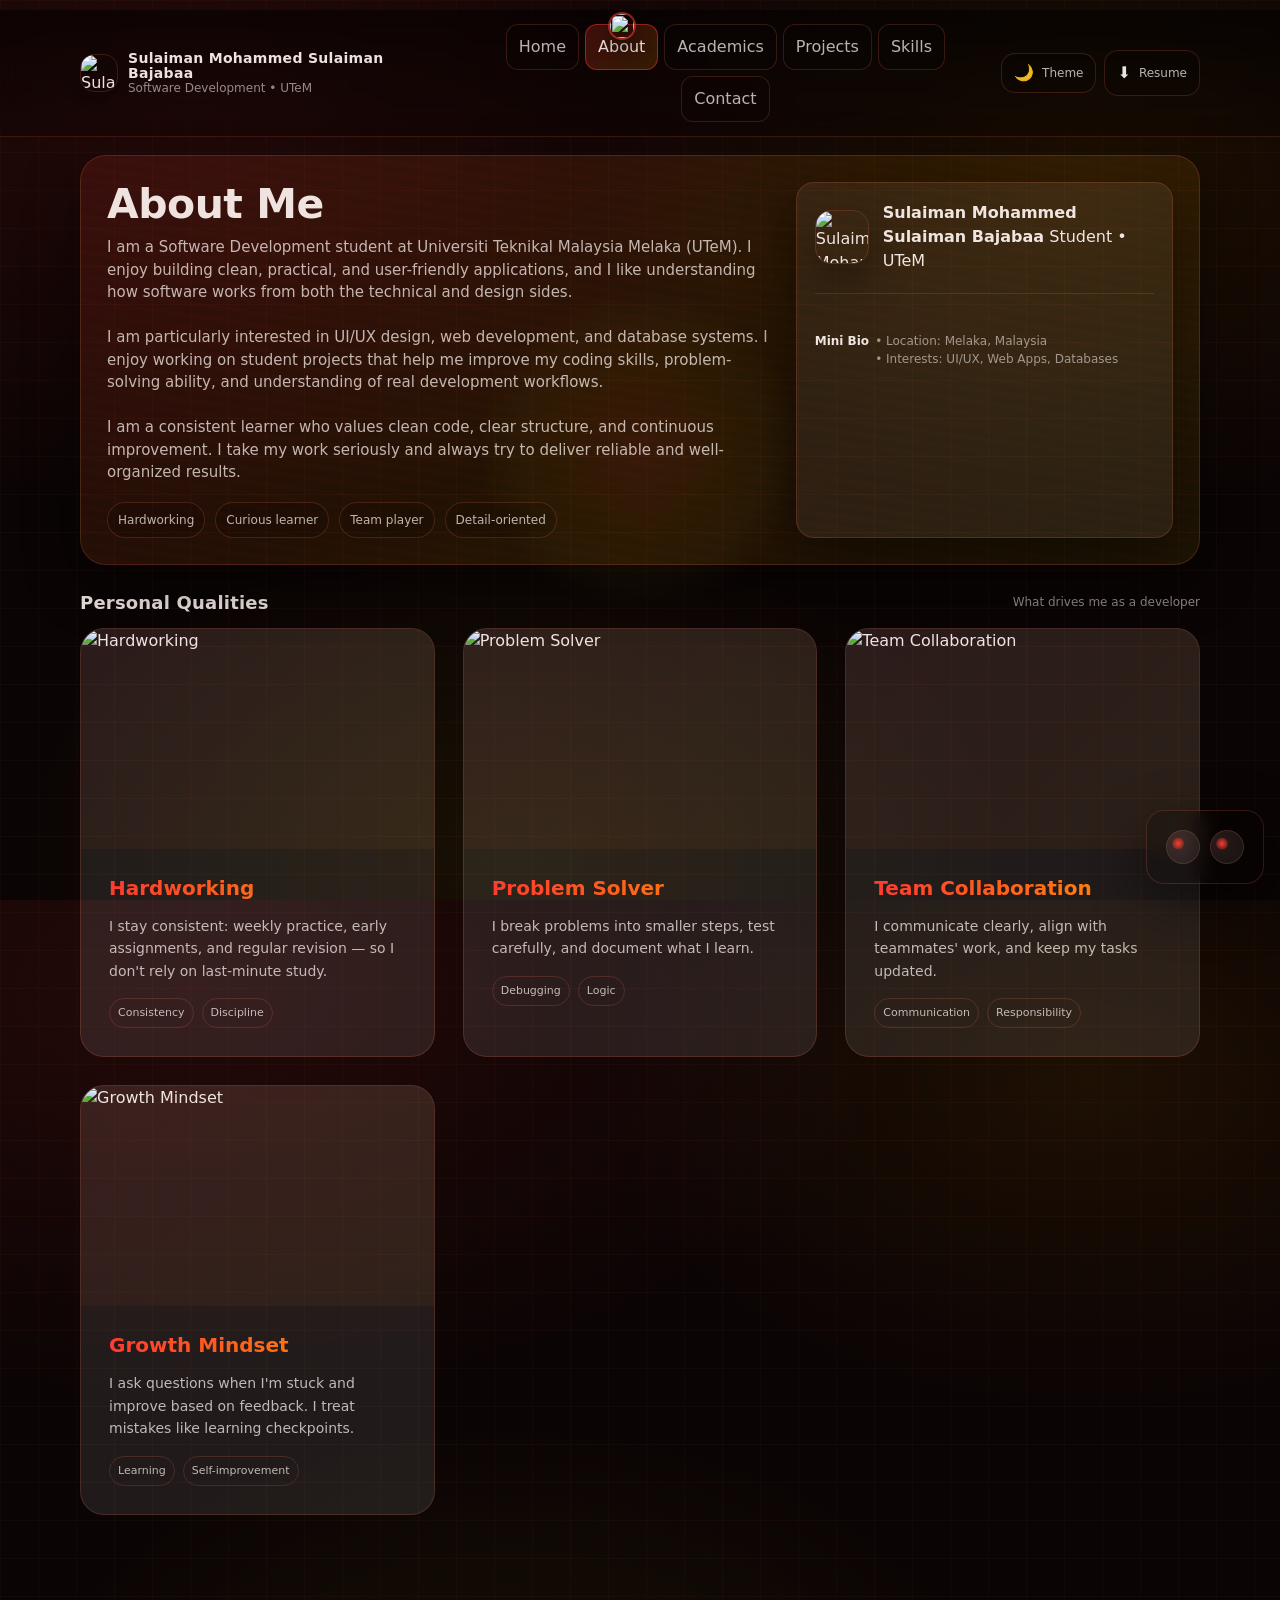
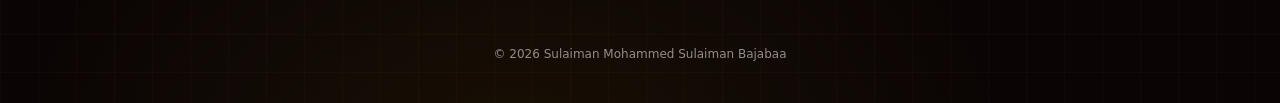
==== commit ea45e332: "Update file paths for CSS and JS assets to remove 'assets/' prefix" ====
--- a/about.html
+++ b/about.html
@@ -4,7 +4,7 @@
   <meta charset="utf-8" />
   <meta name="viewport" content="width=device-width,initial-scale=1" />
   <title>My Portfolio | About</title>
-  <link rel="stylesheet" href="assets/style.css" />
+  <link rel="stylesheet" href="style.css" />
 </head>
 <body>
 <a class="skip" href="#main">Skip to content</a>
@@ -148,7 +148,7 @@
 
 <div id="toast" class="toast" role="status" aria-live="polite"></div>
 
-<script src="assets/app.js"></script>
+<script src="app.js"></script>
 <script>
   document.getElementById("year").textContent = new Date().getFullYear();
 </script>
--- a/style.css
+++ b/style.css
@@ -0,0 +1,2016 @@
+
+*{ box-sizing:border-box; }
+html, body{ height:100%; }
+img{ max-width:100%; display:block; }
+a{ color:inherit; text-decoration:none; }
+button, input, textarea{ font:inherit; }
+::selection{ background: rgba(255, 59, 48, .25); }
+
+
+:root{
+  --bg: #120707;
+
+  --card: rgba(255,255,255,.06);
+  --card2: rgba(255,255,255,.09);
+  --border: rgba(255,120,90,.18);
+  --grid: rgba(255,120,90,.06);
+
+  --text: rgba(255,245,242,.92);
+  --muted: rgba(255,245,242,.72);
+  --muted2: rgba(255,245,242,.55);
+
+  --shadow: 0 18px 55px rgba(0,0,0,.45);
+
+ 
+  --accent: #ff3b30;   
+  --accent2: #ff9500;
+  --accent3: #ffd60a;  
+
+  --radius: 18px;
+  --radius2: 26px;
+  --max: 1120px;
+}
+
+
+body[data-theme="light"]{
+  --bg: #fff7f6;
+
+
+  --card: rgba(255,255,255,.92);
+  --card2: rgba(255,255,255,.96);
+
+  --border: rgba(170, 60, 50, .20);
+  --grid: rgba(170, 60, 50, .035);
+
+  --text: rgba(18, 10, 10, .92);
+  --muted: rgba(18, 10, 10, .76);
+  --muted2: rgba(18, 10, 10, .56);
+
+  --shadow: 0 18px 55px rgba(24, 34, 60, .10);
+}
+
+
+body{
+  margin:0;
+  font-family: ui-sans-serif, system-ui, -apple-system, Segoe UI, Roboto, Arial;
+  line-height:1.5;
+  color: var(--text);
+  transition: background-color .4s ease, color .4s ease;
+
+  background:
+    linear-gradient(to bottom, rgba(0,0,0,.42), rgba(0,0,0,.42)),
+    radial-gradient(1200px 700px at 15% 10%, rgba(255,59,48,.18), transparent 60%),
+    radial-gradient(900px 600px at 85% 20%, rgba(255,149,0,.14), transparent 55%),
+    radial-gradient(900px 600px at 40% 95%, rgba(255,214,10,.10), transparent 55%),
+    linear-gradient(var(--grid) 1px, transparent 1px),
+    linear-gradient(90deg, var(--grid) 1px, transparent 1px),
+    var(--bg);
+
+  background-size:
+    auto, auto, auto, auto,
+    38px 38px,
+    38px 38px,
+    auto;
+
+  overflow-x:hidden;
+}
+
+
+body[data-theme="light"]{
+  background:
+    radial-gradient(1200px 700px at 15% 10%, rgba(255,59,48,.10), transparent 60%),
+    radial-gradient(900px 600px at 85% 20%, rgba(255,149,0,.08), transparent 55%),
+    radial-gradient(900px 600px at 40% 95%, rgba(255,214,10,.06), transparent 55%),
+    linear-gradient(var(--grid) 1px, transparent 1px),
+    linear-gradient(90deg, var(--grid) 1px, transparent 1px),
+    var(--bg);
+
+  background-size:
+    auto, auto, auto,
+    38px 38px,
+    38px 38px,
+    auto;
+}
+
+
+.container{ width: min(var(--max), calc(100% - 40px)); margin:0 auto; }
+main{ padding: 28px 0 60px; }
+.footer{ padding: 30px 0 40px; text-align:center; font-size:12px; color: var(--muted2); }
+
+.skip{
+  position:absolute;
+  left:-999px;
+  top:8px;
+  padding:10px 12px;
+  background: var(--card2);
+  border: 1px solid var(--border);
+  border-radius:12px;
+}
+.skip:focus{ left:12px; z-index:9999; }
+
+
+header.site-header{
+  position: sticky;
+  top: 10px;
+  z-index: 50;
+  backdrop-filter: blur(12px);
+  background: linear-gradient(to bottom, rgba(0,0,0,.52), rgba(0,0,0,.18));
+  border-bottom: 1px solid var(--border);
+}
+body[data-theme="light"] header.site-header{
+  background: rgba(255,255,255,.92);
+}
+
+.navbar{
+  display:flex;
+  align-items:center;
+  justify-content: space-between;
+  gap: 12px;
+  padding: 14px 0;
+}
+
+.brand{
+  display:flex;
+  align-items:center;
+  gap: 10px;
+}
+
+.logo{
+  width: 40px;
+  height: 40px;
+  border-radius: 14px;
+  background: conic-gradient(from 220deg, var(--accent), var(--accent2), var(--accent3), var(--accent));
+  box-shadow: 0 0 0 6px rgba(255, 59, 48, .10);
+}
+
+.brand .title{
+  display:grid;
+  line-height: 1.1;
+}
+.brand .title strong{ font-size: 14px; letter-spacing: .3px; }
+.brand .title span{ font-size: 12px; color: var(--muted2); }
+
+.navlinks{
+  display:flex;
+  gap: 6px;
+  flex-wrap: wrap;
+  justify-content: center;
+}
+.navlinks a{
+  padding: 10px 12px;
+  border-radius: 12px;
+  border: 1px solid var(--border);
+  background: rgba(0,0,0,.12);
+  color: var(--muted);
+  transition: .18s ease;
+}
+body[data-theme="light"] .navlinks a{ background: rgba(255,255,255,.62); }
+.navlinks a:hover{
+  transform: translateY(-1px);
+  color: var(--text);
+  border-color: rgba(255,59,48,.40);
+}
+.navlinks a.active{
+  background: linear-gradient(135deg, rgba(255,59,48,.22), rgba(255,149,0,.16));
+  border-color: rgba(255,59,48,.48);
+  color: var(--text);
+}
+
+.actions{ display:flex; align-items:center; gap: 8px; }
+.pill{
+  border: 1px solid var(--border);
+  background: rgba(0,0,0,.16);
+  color: var(--text);
+  padding: 10px 12px;
+  border-radius: 14px;
+  cursor:pointer;
+  transition: .18s ease;
+  display:inline-flex;
+  align-items:center;
+  gap: 8px;
+}
+body[data-theme="light"] .pill{ background: rgba(255,255,255,.72); }
+.pill:hover{ transform: translateY(-1px); border-color: rgba(255,59,48,.42); }
+.pill:active{ transform: translateY(0px); }
+
+/* Theme Toggle Animation */
+.pill[onclick*="toggleTheme"]{
+  position: relative;
+  overflow: visible;
+  min-height: 36px;
+}
+
+.theme-icon{
+  display: inline-flex;
+  align-items: center;
+  justify-content: center;
+  font-size: 16px;
+  line-height: 1;
+  animation: themeIconDrop .5s cubic-bezier(.2,.9,.2,1);
+}
+
+@keyframes themeIconDrop{
+  0%{
+    opacity: 0;
+    transform: translateY(-20px) scale(.8);
+  }
+  60%{
+    opacity: 1;
+    transform: translateY(2px) scale(1.05);
+  }
+  100%{
+    opacity: 1;
+    transform: translateY(0) scale(1);
+  }
+}
+
+
+.brand-avatar{
+  width: 38px;
+  height: 38px;
+  border-radius: 14px;
+  object-fit: cover;
+  border: 1px solid var(--border);
+  box-shadow: 0 10px 26px rgba(0,0,0,.28);
+  flex: 0 0 auto;
+}
+
+.avatar-img{
+  width: 54px;
+  height: 54px;
+  border-radius: 16px;
+  object-fit: cover;
+  border: 1px solid var(--border);
+  box-shadow: 0 16px 40px rgba(0,0,0,.35);
+  flex: 0 0 auto;
+}
+
+.hero{
+  border: 1px solid var(--border);
+  background: linear-gradient(135deg, rgba(255,59,48,.12), rgba(255,149,0,.10), rgba(255,214,10,.08));
+  border-radius: var(--radius2);
+  padding: 26px;
+  box-shadow: var(--shadow);
+  position: relative;
+  overflow: hidden;
+}
+body[data-theme="light"] .hero{
+  background: linear-gradient(135deg, rgba(255,255,255,.92), rgba(255,255,255,.86));
+}
+
+
+.hero::before{
+  content:"";
+  position:absolute;
+  inset:-40%;
+  background: repeating-linear-gradient(
+    to bottom,
+    rgba(255,59,48,.08) 0px,
+    rgba(255,59,48,.08) 1px,
+    transparent 7px,
+    transparent 12px
+  );
+  transform: rotate(8deg);
+  opacity: .22;
+  animation: scan 9s linear infinite;
+  pointer-events:none;
+}
+@keyframes scan{
+  0%{ transform: translateY(-10%) rotate(8deg); }
+  100%{ transform: translateY(10%) rotate(8deg); }
+}
+
+.hero-grid{
+  display:grid;
+  grid-template-columns: 1.6fr .9fr;
+  gap: 18px;
+  position: relative;
+  z-index: 1;
+}
+@media (max-width: 900px){
+  .hero-grid{ grid-template-columns: 1fr; }
+}
+
+h1{
+  margin: 0 0 10px;
+  font-size: clamp(28px, 3.2vw, 44px);
+  line-height: 1.08;
+  letter-spacing: -0.5px;
+}
+.lead{
+  margin: 0 0 18px;
+  font-size: 15px;
+  color: var(--muted);
+}
+body[data-theme="light"] .lead{
+  color: var(--muted);
+  font-weight: 520;
+}
+
+.section-title{
+  display:flex;
+  align-items:center;
+  justify-content: space-between;
+  gap: 12px;
+  margin: 24px 0 12px;
+}
+.section-title h2{ margin:0; font-size:18px; letter-spacing:.2px; }
+.section-title p{ margin:0; color: var(--muted2); font-size:12px; }
+
+.card{
+  border: 1px solid var(--border);
+  background: var(--card);
+  border-radius: var(--radius);
+  padding: 18px;
+  box-shadow: var(--shadow);
+}
+
+hr.sep{
+  border:none;
+  border-top: 1px solid var(--border);
+  margin: 20px 0;
+}
+
+.grid-2{ display:grid; grid-template-columns: 1fr 1fr; gap:16px; }
+.grid-3{ display:grid; grid-template-columns: 1fr 1fr 1fr; gap:16px; }
+@media (max-width: 900px){
+  .grid-2, .grid-3{ grid-template-columns: 1fr; }
+}
+
+
+.btnrow{ display:flex; gap: 10px; flex-wrap: wrap; }
+.btn-primary, .btn-ghost{
+  padding: 11px 13px;
+  border-radius: 14px;
+  color: var(--text);
+  cursor:pointer;
+  transition: .18s ease;
+  border: 1px solid var(--border);
+}
+.btn-primary{
+  background: linear-gradient(135deg, rgba(255,59,48,.90), rgba(255,149,0,.58));
+  border-color: rgba(255,59,48,.50);
+}
+.btn-ghost{ background: transparent; }
+.btn-primary:hover, .btn-ghost:hover{ transform: translateY(-1px); }
+.btn-primary:active, .btn-ghost:active{ transform: translateY(0px); }
+
+.tagrow{ display:flex; flex-wrap:wrap; gap: 10px; margin: 14px 0 0; }
+.tag{
+  font-size: 12px;
+  padding: 8px 10px;
+  border-radius: 999px;
+  border: 1px solid var(--border);
+  background: rgba(0,0,0,.14);
+  color: var(--muted);
+}
+body[data-theme="light"] .tag{ background: rgba(255,255,255,.62); }
+
+.notice{ margin-top: 10px; font-size: 12px; color: var(--muted2); }
+
+
+.profile{ display:flex; gap: 14px; align-items:center; }
+
+.kpi{ display:grid; gap: 6px; }
+.kpi strong{ font-size: 22px; }
+.kpi span{ color: var(--muted2); font-size: 12px; }
+
+
+/* School Card Styles */
+.school-cards {
+  display: grid;
+  gap: 18px;
+  margin-bottom: 18px;
+}
+.school-card {
+  display: flex;
+  align-items: center;
+  gap: 18px;
+  background: var(--card2);
+  border: 1px solid var(--border);
+  border-radius: var(--radius);
+  padding: 18px 22px;
+  box-shadow: 0 8px 32px rgba(255,59,48,.08);
+  transition: all 0.4s cubic-bezier(.2,.9,.2,1);
+  opacity: 0;
+  transform: translateY(30px);
+}
+.school-card.animated-card {
+  animation: schoolSlideIn 0.6s cubic-bezier(.2,.9,.2,1) forwards;
+}
+.school-card.animated-card:nth-child(1) { animation-delay: 0.1s; }
+.school-card.animated-card:nth-child(2) { animation-delay: 0.2s; }
+.school-card.animated-card:nth-child(3) { animation-delay: 0.3s; }
+.school-card.animated-card:nth-child(4) { animation-delay: 0.4s; }
+
+@keyframes schoolSlideIn {
+  from {
+    opacity: 0;
+    transform: translateY(30px);
+  }
+  to {
+    opacity: 1;
+    transform: translateY(0);
+  }
+}
+
+.school-card:hover {
+  transform: translateY(-5px);
+  box-shadow: 0 12px 40px rgba(255,59,48,.15);
+  border-color: var(--accent);
+}
+
+.school-card.utem-card {
+  background: linear-gradient(135deg, rgba(255,59,48,.08), rgba(255,149,0,.05));
+  border-color: rgba(255,59,48,.25);
+}
+
+.school-logo {
+  width: 64px;
+  height: 64px;
+  border-radius: 14px;
+  object-fit: cover;
+  box-shadow: 0 4px 18px rgba(255,59,48,.10);
+  background: #fff;
+  transition: transform 0.3s ease;
+}
+.school-card:hover .school-logo {
+  transform: scale(1.1) rotate(3deg);
+}
+.school-card h3 {
+  margin: 0 0 4px;
+  font-size: 20px;
+  background: linear-gradient(90deg, var(--accent), var(--accent2));
+  -webkit-background-clip: text;
+  background-clip: text;
+  color: transparent;
+}
+.school-years {
+  font-size: 13px;
+  color: var(--muted2);
+  margin-bottom: 6px;
+  display: block;
+}
+.school-card p {
+  margin: 0;
+  color: var(--muted);
+  font-size: 14px;
+}
+
+.filterbar{
+  display:flex;
+  gap: 10px;
+  flex-wrap: wrap;
+  align-items:center;
+  justify-content: space-between;
+}
+.search{
+  flex: 1;
+  min-width: 220px;
+  padding: 11px 12px;
+  border-radius: 14px;
+  border: 1px solid var(--border);
+  background: rgba(0,0,0,.12);
+  color: var(--text);
+  outline:none;
+}
+body[data-theme="light"] .search{ background: rgba(255,255,255,.86); }
+
+.chips{ display:flex; gap: 8px; flex-wrap: wrap; }
+.chip{
+  padding: 9px 10px;
+  border-radius: 999px;
+  border: 1px solid var(--border);
+  background: rgba(0,0,0,.10);
+  color: var(--muted);
+  cursor:pointer;
+  transition: .15s ease;
+  font-size: 12px;
+}
+body[data-theme="light"] .chip{ background: rgba(255,255,255,.86); }
+.chip.active{
+  background: linear-gradient(135deg, rgba(255,59,48,.22), rgba(255,149,0,.16));
+  border-color: rgba(255,59,48,.46);
+  color: var(--text);
+}
+
+.project{
+  padding: 16px;
+  border-radius: 18px;
+  border: 1px solid var(--border);
+  background: rgba(0,0,0,.10);
+  display:grid;
+  gap: 8px;
+  transition: .18s ease;
+  position: relative;
+}
+body[data-theme="light"] .project{ background: rgba(255,255,255,.90); }
+.project:hover{ transform: translateY(-2px); border-color: rgba(255,59,48,.40); }
+
+.project .meta{ color: var(--muted2); font-size: 12px; }
+.badges{ display:flex; gap: 8px; flex-wrap: wrap; }
+.badge{
+  font-size: 11px;
+  padding: 6px 8px;
+  border-radius: 999px;
+  border: 1px solid var(--border);
+  color: var(--muted);
+}
+
+
+.project::after{
+  content: attr(data-tags);
+  position:absolute;
+  top: 12px;
+  right: 12px;
+  font-size: 10px;
+  padding: 6px 8px;
+  border-radius: 999px;
+  border: 1px solid var(--border);
+  background: rgba(0,0,0,.18);
+  color: var(--muted2);
+  letter-spacing: .4px;
+  text-transform: uppercase;
+}
+body[data-theme="light"] .project::after{ background: rgba(255,255,255,.92); }
+
+/* Roadmap Timeline Styles */
+.roadmap-timeline {
+  position: relative;
+  padding: 60px 0 40px 60px;
+  margin: 0 auto;
+}
+
+.roadmap-line {
+  position: absolute;
+  left: 24px;
+  top: 0;
+  bottom: 0;
+  width: 3px;
+  background: linear-gradient(180deg, 
+    var(--accent) 0%, 
+    var(--accent2) 50%, 
+    var(--accent3) 100%);
+  border-radius: 3px;
+  z-index: 0;
+}
+
+.roadmap-node {
+  position: relative;
+  margin-bottom: 80px;
+  opacity: 0;
+  transform: translateY(60px);
+  animation: roadmapFadeIn 0.8s cubic-bezier(0.16, 1, 0.3, 1) forwards;
+}
+
+.roadmap-node:nth-child(2) { animation-delay: 0.15s; }
+.roadmap-node:nth-child(3) { animation-delay: 0.3s; }
+.roadmap-node:nth-child(4) { animation-delay: 0.45s; }
+.roadmap-node:nth-child(5) { animation-delay: 0.6s; }
+.roadmap-node:nth-child(6) { animation-delay: 0.75s; }
+.roadmap-node:nth-child(7) { animation-delay: 0.9s; }
+
+@keyframes roadmapFadeIn {
+  to {
+    opacity: 1;
+    transform: translateY(0);
+  }
+}
+
+.roadmap-dot {
+  position: absolute;
+  left: -48px;
+  top: 20px;
+  width: 24px;
+  height: 24px;
+  border-radius: 50%;
+  background: linear-gradient(135deg, var(--accent), var(--accent2));
+  border: 4px solid var(--bg);
+  box-shadow: 0 0 0 4px rgba(255, 59, 48, 0.15),
+              0 4px 12px rgba(255, 59, 48, 0.3);
+  z-index: 2;
+  transition: all 0.4s cubic-bezier(0.16, 1, 0.3, 1);
+}
+
+.roadmap-node:hover .roadmap-dot {
+  transform: scale(1.3);
+  box-shadow: 0 0 0 8px rgba(255, 59, 48, 0.2),
+              0 6px 20px rgba(255, 59, 48, 0.4);
+}
+
+.roadmap-content {
+  background: var(--card2);
+  border: 1px solid var(--border);
+  border-radius: 24px;
+  padding: 0;
+  overflow: hidden;
+  box-shadow: 0 8px 32px rgba(255, 59, 48, 0.08);
+  transition: all 0.4s cubic-bezier(0.16, 1, 0.3, 1);
+}
+
+.roadmap-content:hover {
+  transform: translateX(12px) translateY(-8px);
+  box-shadow: 0 20px 60px rgba(255, 59, 48, 0.18);
+  border-color: rgba(255, 59, 48, 0.4);
+}
+
+.roadmap-image-wrapper {
+  width: 100%;
+  height: 280px;
+  overflow: hidden;
+  position: relative;
+  background: linear-gradient(135deg, rgba(255,59,48,0.05), rgba(255,149,0,0.05));
+}
+
+.roadmap-image {
+  width: 100%;
+  height: 100%;
+  object-fit: cover;
+  transition: transform 0.6s cubic-bezier(0.16, 1, 0.3, 1);
+}
+
+.roadmap-content:hover .roadmap-image {
+  transform: scale(1.08);
+}
+
+.roadmap-gallery {
+  display: grid;
+  grid-template-columns: repeat(3, 1fr);
+  gap: 0;
+  height: 280px;
+}
+
+.roadmap-gallery .roadmap-image {
+  width: 100%;
+  height: 280px;
+  object-fit: cover;
+}
+
+.roadmap-text {
+  padding: 28px 32px 32px;
+}
+
+.roadmap-text h3 {
+  margin: 0 0 12px 0;
+  font-size: 22px;
+  background: linear-gradient(90deg, var(--accent), var(--accent2));
+  -webkit-background-clip: text;
+  background-clip: text;
+  color: transparent;
+  font-weight: 600;
+}
+
+.roadmap-text .meta {
+  color: var(--muted2);
+  font-size: 13px;
+  margin-bottom: 14px;
+  display: block;
+}
+
+.roadmap-text p {
+  color: var(--muted);
+  line-height: 1.6;
+  margin: 0 0 16px 0;
+}
+
+@media (max-width: 768px) {
+  .roadmap-timeline {
+    padding-left: 40px;
+  }
+  
+  .roadmap-line {
+    left: 16px;
+  }
+  
+  .roadmap-dot {
+    left: -32px;
+    width: 20px;
+    height: 20px;
+  }
+  
+  .roadmap-image-wrapper {
+    height: 200px;
+  }
+  
+  .roadmap-gallery {
+    grid-template-columns: 1fr;
+    height: auto;
+  }
+  
+  .roadmap-gallery .roadmap-image {
+    height: 180px;
+  }
+  
+  .roadmap-text {
+    padding: 20px;
+  }
+  
+  .roadmap-text h3 {
+    font-size: 18px;
+  }
+}
+
+
+.gallery{
+  display:grid;
+  grid-template-columns: repeat(12, 1fr);
+  gap: 12px;
+}
+.g-item{
+  grid-column: span 4;
+  border-radius: 18px;
+  overflow:hidden;
+  border: 1px solid var(--border);
+  background: rgba(0,0,0,.10);
+  cursor:pointer;
+  transition: .18s ease;
+}
+body[data-theme="light"] .g-item{ background: rgba(255,255,255,.90); }
+.g-item:hover{ transform: translateY(-2px); border-color: rgba(255,59,48,.40); }
+.g-item .cap{ padding: 12px; font-size: 12px; color: var(--muted); }
+@media (max-width: 900px){ .g-item{ grid-column: span 6; } }
+@media (max-width: 600px){ .g-item{ grid-column: span 12; } }
+
+/* Skills Grid Styles */
+.skills-grid {
+  display: grid;
+  grid-template-columns: repeat(auto-fit, minmax(320px, 1fr));
+  gap: 24px;
+  margin-bottom: 32px;
+}
+
+.skill-card {
+  background: var(--card2);
+  border: 1px solid var(--border);
+  border-radius: 24px;
+  padding: 32px;
+  transition: all 0.4s cubic-bezier(0.16, 1, 0.3, 1);
+  position: relative;
+  overflow: hidden;
+}
+
+.skill-card::before {
+  content: "";
+  position: absolute;
+  top: 0;
+  left: 0;
+  width: 100%;
+  height: 4px;
+  background: linear-gradient(90deg, var(--accent), var(--accent2));
+  transform: scaleX(0);
+  transform-origin: left;
+  transition: transform 0.4s cubic-bezier(0.16, 1, 0.3, 1);
+}
+
+.skill-card:hover::before {
+  transform: scaleX(1);
+}
+
+.skill-card:hover {
+  transform: translateY(-12px);
+  box-shadow: 0 20px 60px rgba(255, 59, 48, 0.15);
+  border-color: rgba(255, 59, 48, 0.3);
+}
+
+.skill-icon {
+  font-size: 48px;
+  margin-bottom: 16px;
+  display: inline-block;
+  transition: transform 0.4s cubic-bezier(0.16, 1, 0.3, 1);
+}
+
+.skill-card:hover .skill-icon {
+  transform: scale(1.2) rotate(5deg);
+}
+
+.skill-card h3 {
+  margin: 0 0 20px;
+  font-size: 22px;
+  background: linear-gradient(90deg, var(--accent), var(--accent2));
+  -webkit-background-clip: text;
+  background-clip: text;
+  color: transparent;
+}
+
+.skill-items {
+  display: flex;
+  flex-direction: column;
+  gap: 16px;
+  margin-bottom: 20px;
+}
+
+.skill-item span {
+  font-size: 14px;
+  color: var(--muted);
+  margin-bottom: 6px;
+  display: block;
+}
+
+.skill-bar {
+  width: 100%;
+  height: 8px;
+  background: rgba(255, 59, 48, 0.1);
+  border-radius: 999px;
+  overflow: hidden;
+}
+
+.skill-fill {
+  height: 100%;
+  background: linear-gradient(90deg, var(--accent), var(--accent2));
+  border-radius: 999px;
+  transition: width 0.8s cubic-bezier(0.16, 1, 0.3, 1);
+  box-shadow: 0 0 12px rgba(255, 59, 48, 0.4);
+}
+
+.skill-card:hover .skill-fill {
+  box-shadow: 0 0 18px rgba(255, 59, 48, 0.6);
+}
+
+/* Quality Cards for About Page */
+.qualities-grid {
+  display: grid;
+  grid-template-columns: repeat(auto-fit, minmax(280px, 1fr));
+  gap: 28px;
+  margin-bottom: 40px;
+}
+
+.quality-card {
+  background: var(--card2);
+  border: 1px solid var(--border);
+  border-radius: 24px;
+  overflow: hidden;
+  transition: all 0.4s cubic-bezier(0.16, 1, 0.3, 1);
+}
+
+.quality-card:hover {
+  transform: translateY(-12px) scale(1.02);
+  box-shadow: 0 20px 60px rgba(255, 59, 48, 0.18);
+  border-color: rgba(255, 59, 48, 0.4);
+}
+
+.quality-image-wrapper {
+  width: 100%;
+  height: 220px;
+  position: relative;
+  overflow: hidden;
+  background: linear-gradient(135deg, rgba(255,59,48,0.05), rgba(255,149,0,0.05));
+}
+
+.quality-image {
+  width: 100%;
+  height: 100%;
+  object-fit: cover;
+  transition: transform 0.6s cubic-bezier(0.16, 1, 0.3, 1);
+}
+
+.quality-card:hover .quality-image {
+  transform: scale(1.1);
+}
+
+.quality-overlay {
+  position: absolute;
+  top: 0;
+  left: 0;
+  width: 100%;
+  height: 100%;
+  background: linear-gradient(135deg, rgba(255,59,48,0.7), rgba(255,149,0,0.7));
+  opacity: 0;
+  transition: opacity 0.4s;
+  display: flex;
+  align-items: center;
+  justify-content: center;
+}
+
+.quality-card:hover .quality-overlay {
+  opacity: 1;
+}
+
+.quality-number {
+  font-size: 64px;
+  font-weight: 700;
+  color: white;
+  text-shadow: 0 4px 12px rgba(0,0,0,0.3);
+}
+
+.quality-content {
+  padding: 24px 28px 28px;
+}
+
+.quality-content h3 {
+  margin: 0 0 12px;
+  font-size: 20px;
+  background: linear-gradient(90deg, var(--accent), var(--accent2));
+  -webkit-background-clip: text;
+  background-clip: text;
+  color: transparent;
+}
+
+.quality-content p {
+  color: var(--muted);
+  line-height: 1.6;
+  margin: 0 0 16px;
+  font-size: 14px;
+}
+
+.modal{
+  position: fixed;
+  inset: 0;
+  display:none;
+  place-items:center;
+  background: rgba(0,0,0,.65);
+  padding: 20px;
+  z-index: 999;
+}
+.modal.show{ display:grid; }
+.modal .box{
+  width: min(920px, 100%);
+  border-radius: 22px;
+  border: 1px solid var(--border);
+  background: var(--bg);
+  box-shadow: var(--shadow);
+  overflow:hidden;
+}
+.modal .top{
+  display:flex;
+  align-items:center;
+  justify-content: space-between;
+  gap: 10px;
+  padding: 12px 14px;
+  border-bottom: 1px solid var(--border);
+}
+.modal .top strong{ font-size: 13px; }
+.modal .content{ padding: 14px; }
+.modal .close{
+  border: 1px solid var(--border);
+  background: rgba(0,0,0,.18);
+  color: var(--text);
+  padding: 8px 10px;
+  border-radius: 12px;
+  cursor:pointer;
+}
+body[data-theme="light"] .modal .close{ background: rgba(255,255,255,.92); }
+
+
+.form{ display:grid; gap: 12px; }
+.field{ display:grid; gap: 6px; position: relative; }
+.field label{ 
+  font-size: 12px; 
+  color: var(--muted2);
+  font-weight: 500;
+  letter-spacing: 0.5px;
+}
+.field input, .field textarea{
+  padding: 11px 12px;
+  border-radius: 14px;
+  border: 1px solid var(--border);
+  background: rgba(0,0,0,.12);
+  color: var(--text);
+  outline:none;
+  transition: all 0.3s cubic-bezier(0.4, 0, 0.2, 1);
+}
+.field input:hover, .field textarea:hover{
+  border-color: rgba(255, 59, 48, 0.3);
+  background: rgba(0,0,0,.18);
+}
+body[data-theme="light"] .field input,
+body[data-theme="light"] .field textarea{ 
+  background: rgba(255,255,255,.92);
+}
+body[data-theme="light"] .field input:hover,
+body[data-theme="light"] .field textarea:hover{
+  background: rgba(255,255,255,1);
+  border-color: rgba(255, 59, 48, 0.4);
+}
+.field textarea{ min-height: 120px; resize: vertical; }
+.help{ 
+  font-size: 12px; 
+  color: var(--muted2);
+  display: flex;
+  align-items: center;
+  gap: 6px;
+}
+
+.toast{
+  position: fixed;
+  bottom: 18px;
+  left: 50%;
+  transform: translateX(-50%);
+  padding: 10px 12px;
+  border-radius: 14px;
+  border: 1px solid var(--border);
+  background: rgba(0,0,0,.55);
+  backdrop-filter: blur(10px);
+  color: var(--text);
+  display:none;
+  z-index: 1000;
+}
+body[data-theme="light"] .toast{ background: rgba(255,255,255,.92); }
+.toast.show{ display:block; }
+
+
+.cursor-glow{
+  position: fixed;
+  left: 0;
+  top: 0;
+  width: 320px;
+  height: 320px;
+  border-radius: 999px;
+  pointer-events: none;
+  z-index: 5;
+  transform: translate(-50%, -50%);
+  opacity: .28;
+  filter: blur(2px);
+  background: radial-gradient(circle,
+    rgba(255,59,48,.35) 0%,
+    rgba(255,149,0,.18) 35%,
+    rgba(255,214,10,.10) 55%,
+    transparent 70%
+  );
+  mix-blend-mode: screen;
+}
+body[data-theme="light"] .cursor-glow{
+  opacity: .20;
+  mix-blend-mode: multiply;
+}
+
+
+.buddy{
+  position: fixed;
+  right: 16px;
+  bottom: 16px;
+  width: 118px;
+  height: 74px;
+  border-radius: 18px;
+  border: 1px solid var(--border);
+  background: rgba(0,0,0,.22);
+  backdrop-filter: blur(10px);
+  box-shadow: var(--shadow);
+  z-index: 60;
+  display:flex;
+  align-items:center;
+  justify-content: center;
+  gap: 10px;
+  cursor: pointer;
+  user-select: none;
+}
+body[data-theme="light"] .buddy{ background: rgba(255,255,255,.86); }
+
+.buddy .eye{
+  width: 34px;
+  height: 34px;
+  border-radius: 999px;
+  border: 1px solid var(--border);
+  background: rgba(255,255,255,.08);
+  position: relative;
+  overflow: hidden;
+}
+body[data-theme="light"] .buddy .eye{ background: rgba(0,0,0,.04); }
+
+.buddy .pupil{
+  width: 12px;
+  height: 12px;
+  border-radius: 999px;
+  position:absolute;
+  left: 50%;
+  top: 50%;
+  transform: translate(-50%, -50%);
+  background: radial-gradient(circle, var(--accent) 0%, rgba(255,59,48,.45) 55%, rgba(0,0,0,.35) 100%);
+  box-shadow: 0 0 18px rgba(255,59,48,.30);
+}
+
+.buddy .hint{
+  position: absolute;
+  left: 10px;
+  top: -28px;
+  font-size: 11px;
+  color: var(--muted2);
+  background: rgba(0,0,0,.22);
+  border: 1px solid var(--border);
+  padding: 6px 8px;
+  border-radius: 12px;
+  opacity: 0;
+  transform: translateY(4px);
+  transition: .18s ease;
+  pointer-events:none;
+  white-space: nowrap;
+}
+body[data-theme="light"] .buddy .hint{ background: rgba(255,255,255,.92); }
+.buddy:hover .hint{ opacity: 1; transform: translateY(0); }
+
+
+.buddy.pop{ animation: buddyPop .35s ease; }
+@keyframes buddyPop{
+  0%{ transform: translateY(0) scale(1); }
+  50%{ transform: translateY(-4px) scale(1.03); }
+  100%{ transform: translateY(0) scale(1); }
+}
+
+
+@media (prefers-reduced-motion: reduce){
+  *{ scroll-behavior:auto !important; transition:none !important; animation:none !important; }
+  .cursor-glow{ display:none !important; }
+}
+
+
+.navlinks{
+  position: relative;
+  align-items: center;
+}
+
+.nav-face{
+  position: absolute;
+  left: 0;
+  top: -12px;            
+
+  width: 28px;
+  height: 28px;
+  border-radius: 999px;
+  overflow: hidden;
+  pointer-events: none;
+  z-index: 10;
+
+  border: 2px solid rgba(255,59,48,.55);
+  box-shadow: 0 10px 18px rgba(0,0,0,.40);
+  background: rgba(0,0,0,.25);
+
+  opacity: 0;
+  transform: translateX(calc(var(--x, 0px) - 50%));
+  transition: none;        
+}
+
+body[data-theme="light"] .nav-face{
+  background: rgba(255,255,255,.85);
+  box-shadow: 0 10px 18px rgba(0,0,0,.18);
+}
+
+.nav-face img{
+  width: 100%;
+  height: 100%;
+  object-fit: cover;
+  display: block;
+}
+
+.nav-face.ready{
+  opacity: 1;
+  transition: transform .26s cubic-bezier(.2,.9,.2,1);
+}
+
+
+.nav-face.jump{
+  animation: faceJump .30s cubic-bezier(.2,.9,.2,1);
+}
+@keyframes faceJump{
+  0%   { transform: translateX(calc(var(--x, 0px) - 50%)) translateY(0) scale(1); }
+  45%  { transform: translateX(calc(var(--x, 0px) - 50%)) translateY(-10px) scale(1.06); }
+  100% { transform: translateX(calc(var(--x, 0px) - 50%)) translateY(0) scale(1); }
+}
+
+@media (max-width: 760px){
+  .nav-face{ display:none; }
+}
+
+/* Keep buddy near viewport edge on small screens */
+@media (max-width: 440px){
+  .buddy{ right: 16px; }
+}
+
+.hero-left{ max-width: 560px; }
+
+.hero-kicker{
+  margin: 0 0 10px;
+  color: var(--muted2);
+  letter-spacing: .2px;
+}
+
+.hero-title{
+  margin: 0 0 12px;
+  font-size: clamp(30px, 4vw, 46px);
+  line-height: 1.05;
+}
+
+.hero-name{
+  background: linear-gradient(90deg, var(--accent), var(--accent2), var(--accent3));
+  -webkit-background-clip: text;
+  background-clip: text;
+  color: transparent;
+}
+
+.hero-role{
+  text-decoration: underline;
+  text-decoration-thickness: 3px;
+  text-underline-offset: 6px;
+  text-decoration-color: rgba(255,59,48,.45);
+}
+
+.hero-desc{
+  margin: 0 0 18px;
+  color: var(--muted);
+  line-height: 1.6;
+}
+
+.hero-cta{ display:flex; gap: 10px; flex-wrap: wrap; }
+
+.hero-socials{
+  display: flex;
+  gap: 12px;
+  margin: 20px 0;
+}
+
+.social-icon{
+  width: 44px;
+  height: 44px;
+  border-radius: 50%;
+  border: 2px solid var(--border);
+  background: rgba(0,0,0,.12);
+  display: flex;
+  align-items: center;
+  justify-content: center;
+  color: var(--muted);
+  font-size: 14px;
+  font-weight: 600;
+  transition: .2s ease;
+  cursor: pointer;
+}
+body[data-theme="light"] .social-icon{ background: rgba(255,255,255,.86); }
+.social-icon:hover{
+  border-color: rgba(255,59,48,.50);
+  color: var(--accent);
+  transform: translateY(-2px);
+}
+
+.hero-image-frame{
+  position: relative;
+  width: 280px;
+  height: 340px;
+  display: flex;
+  align-items: center;
+  justify-content: center;
+  perspective: 1200px;
+}
+
+.hero-image-frame::before{
+  content: "";
+  position: absolute;
+  inset: 0;
+  background: linear-gradient(135deg, rgba(255,59,48,.30), rgba(255,149,0,.20));
+  clip-path: polygon(30% 0%, 70% 0%, 100% 30%, 100% 70%, 70% 100%, 30% 100%, 0% 70%, 0% 30%);
+  border: 2px solid rgba(255,59,48,.35);
+  box-shadow: 
+    0 0 60px rgba(255,59,48,.25),
+    0 20px 80px rgba(255,59,48,.20),
+    inset 0 0 40px rgba(255,59,48,.05);
+  filter: blur(0.5px);
+}
+
+.hero-image-frame::after{
+  content: "";
+  position: absolute;
+  inset: -20px;
+  background: radial-gradient(ellipse at center, rgba(255,59,48,.15), transparent 70%);
+  clip-path: polygon(30% 0%, 70% 0%, 100% 30%, 100% 70%, 70% 100%, 30% 100%, 0% 70%, 0% 30%);
+  z-index: -1;
+  filter: blur(20px);
+}
+
+.hero-image-frame img{
+  position: relative;
+  z-index: 2;
+  width: 100%;
+  height: 100%;
+  object-fit: cover;
+  clip-path: polygon(30% 0%, 70% 0%, 100% 30%, 100% 70%, 70% 100%, 30% 100%, 0% 70%, 0% 30%);
+  border-radius: 12px;
+  filter: drop-shadow(0 10px 30px rgba(0,0,0,.4));
+  transform: translateZ(20px);
+  transition: transform .3s ease;
+}
+
+.hero-image-frame:hover img{
+  transform: translateZ(40px) scale(1.02);
+}
+
+@media (max-width: 900px){
+  .hero-image-frame{
+    width: 240px;
+    height: 290px;
+  }
+}
+
+@media (max-width: 600px){
+  .hero-image-frame{
+    display: none;
+  }
+}
+
+/* Project Card Enhancements */
+.project-card{
+  display: flex;
+  flex-direction: column;
+  gap: 12px;
+  transition: all .3s cubic-bezier(.2,.9,.2,1);
+  position: relative;
+  overflow: hidden;
+}
+
+.project-card::before{
+  content: "";
+  position: absolute;
+  top: 0;
+  left: -100%;
+  width: 100%;
+  height: 100%;
+  background: linear-gradient(90deg, transparent, rgba(255,59,48,.08), transparent);
+  transition: left .5s ease;
+  pointer-events: none;
+}
+
+.project-card:hover::before{
+  left: 100%;
+}
+
+.project-card:hover{
+  transform: translateY(-8px);
+  border-color: rgba(255,59,48,.45);
+  box-shadow: 0 20px 50px rgba(255,59,48,.15);
+}
+
+.project-header{
+  display: flex;
+  align-items: baseline;
+  justify-content: space-between;
+  gap: 12px;
+}
+
+.project-header strong{
+  font-size: 16px;
+  flex: 1;
+}
+
+.project-year{
+  font-size: 11px;
+  color: var(--muted2);
+  background: rgba(255,59,48,.08);
+  padding: 4px 8px;
+  border-radius: 6px;
+  white-space: nowrap;
+}
+
+.project-subtitle{
+  margin: 0;
+  font-size: 14px;
+  color: var(--muted);
+  font-weight: 500;
+}
+
+.project-description{
+  margin: 0;
+  font-size: 13px;
+  color: var(--muted2);
+  line-height: 1.6;
+  flex: 1;
+}
+
+.project-link{
+  display: inline-block;
+  margin-top: 8px;
+  color: var(--accent);
+  font-size: 12px;
+  font-weight: 600;
+  text-decoration: none;
+  transition: .2s ease;
+}
+
+.project-link:hover{
+  transform: translateX(4px);
+}
+
+/* Stats Section */
+.stats-section{
+  margin-top: 60px;
+  padding: 40px 0;
+}
+
+.stats-grid{
+  display: grid;
+  grid-template-columns: repeat(auto-fit, minmax(160px, 1fr));
+  gap: 20px;
+}
+
+.stat-box{
+  padding: 24px;
+  border-radius: var(--radius);
+  border: 1px solid var(--border);
+  background: linear-gradient(135deg, rgba(255,59,48,.05), rgba(255,149,0,.03));
+  text-align: center;
+  transition: .3s ease;
+}
+
+body[data-theme="light"] .stat-box{
+  background: linear-gradient(135deg, rgba(255,59,48,.08), rgba(255,149,0,.06));
+}
+
+.stat-box:hover{
+  transform: translateY(-4px);
+  border-color: rgba(255,59,48,.30);
+  box-shadow: 0 12px 30px rgba(255,59,48,.12);
+}
+
+.stat-number{
+  font-size: clamp(28px, 5vw, 44px);
+  font-weight: 700;
+  background: linear-gradient(90deg, var(--accent), var(--accent2));
+  -webkit-background-clip: text;
+  background-clip: text;
+  color: transparent;
+  margin-bottom: 8px;
+}
+
+.stat-label{
+  font-size: 13px;
+  color: var(--muted2);
+  font-weight: 500;
+}
+
+/* Animations */
+@keyframes fadeInUp{
+  from{
+    opacity: 0;
+    transform: translateY(20px);
+  }
+  to{
+    opacity: 1;
+    transform: translateY(0);
+  }
+}
+
+.project-card{
+  animation: fadeInUp .6s ease-out;
+}
+
+.project-card:nth-child(1){ animation-delay: .1s; }
+.project-card:nth-child(2){ animation-delay: .2s; }
+.project-card:nth-child(3){ animation-delay: .3s; }
+
+.stat-box{
+  animation: fadeInUp .6s ease-out;
+}
+
+.stat-box:nth-child(1){ animation-delay: .4s; }
+.stat-box:nth-child(2){ animation-delay: .5s; }
+.stat-box:nth-child(3){ animation-delay: .6s; }
+.stat-box:nth-child(4){ animation-delay: .7s; }
+
+@media (max-width: 600px){
+  .stats-grid{ grid-template-columns: repeat(2, 1fr); }
+}
+
+/* Contact Page Styles */
+.contact-methods{
+  display: grid;
+  gap: 16px;
+  margin-top: 24px;
+}
+
+.contact-item{
+  display: flex;
+  gap: 12px;
+  align-items: flex-start;
+  padding: 16px;
+  border-radius: 14px;
+  border: 1px solid var(--border);
+  background: rgba(0,0,0,.06);
+  transition: .2s ease;
+}
+
+body[data-theme="light"] .contact-item{
+  background: rgba(255,255,255,.90);
+}
+
+.contact-item:hover{
+  border-color: rgba(255,59,48,.30);
+  transform: translateX(4px);
+}
+
+.contact-icon{
+  font-size: 24px;
+  line-height: 1;
+}
+
+.contact-item strong{
+  display: block;
+  font-size: 13px;
+  color: var(--text);
+  margin-bottom: 4px;
+}
+
+.contact-item p{
+  margin: 0;
+  font-size: 12px;
+}
+
+.contact-item a{
+  color: var(--accent);
+  text-decoration: none;
+  font-weight: 500;
+  transition: .2s ease;
+}
+
+.contact-item a:hover{
+  text-decoration: underline;
+}
+
+.contact-form-wrapper{
+  background: linear-gradient(135deg, rgba(255,59,48,.05), rgba(255,149,0,.03));
+  border: 1px solid var(--border);
+  border-radius: var(--radius2);
+  padding: 40px;
+  max-width: 680px;
+}
+
+body[data-theme="light"] .contact-form-wrapper{
+  background: linear-gradient(135deg, rgba(255,59,48,.08), rgba(255,149,0,.06));
+}
+
+.form select{
+  font-family: inherit;
+  cursor: pointer;
+}
+
+body[data-theme="light"] .form select{
+  background: rgba(255,255,255,.92);
+}
+
+@media (max-width: 600px){
+  .contact-form-wrapper{
+    padding: 28px;
+  }
+}
+
+/* Enhanced Button Styles */
+.btn-primary, .btn-ghost{
+  position: relative;
+  overflow: hidden;
+}
+
+.btn-primary::before, .btn-ghost::before{
+  content: "";
+  position: absolute;
+  top: 50%;
+  left: 50%;
+  width: 0;
+  height: 0;
+  border-radius: 50%;
+  background: rgba(255,255,255,.15);
+  transform: translate(-50%, -50%);
+  transition: width .6s, height .6s;
+  pointer-events: none;
+}
+
+.btn-primary:active::before, .btn-ghost:active::before{
+  width: 300px;
+  height: 300px;
+}
+
+/* Smooth page transitions */
+main{
+  animation: pageSlide .4s ease-out;
+}
+
+@keyframes pageSlide{
+  from{
+    opacity: 0;
+    transform: translateY(10px);
+  }
+  to{
+    opacity: 1;
+    transform: translateY(0);
+  }
+}
+
+/* Improved form field focus states */
+.field input:focus, .field textarea:focus, .form select:focus{
+  border-color: rgba(255,59,48,.50);
+  box-shadow: 0 0 0 3px rgba(255,59,48,.10);
+  background: rgba(0,0,0,.16);
+}
+
+body[data-theme="light"] .field input:focus,
+body[data-theme="light"] .field textarea:focus,
+body[data-theme="light"] .form select:focus{
+  background: rgba(255,255,255,.96);
+}
+
+/* Link hover effects */
+a{
+  transition: color .2s ease;
+}
+
+a:hover{
+  color: var(--accent);
+}
+
+/* Section title animation */
+.section-title{
+  animation: fadeInUp .6s ease-out;
+}
+
+/* Hero left animation */
+.hero-left{
+  animation: fadeInLeft .6s ease-out .1s both;
+}
+
+@keyframes fadeInLeft{
+  from{
+    opacity: 0;
+    transform: translateX(-30px);
+  }
+  to{
+    opacity: 1;
+    transform: translateX(0);
+  }
+}
+
+/* Hero image animation */
+.hero-image-frame{
+  animation: fadeInRight .6s ease-out .2s both;
+}
+
+@keyframes fadeInRight{
+  from{
+    opacity: 0;
+    transform: translateX(30px);
+  }
+  to{
+    opacity: 1;
+    transform: translateX(0);
+  }
+}
+
+/* Stagger animations for social icons */
+.social-icon{
+  animation: fadeInUp .6s ease-out;
+}
+
+.social-icon:nth-child(1){ animation-delay: .3s; }
+.social-icon:nth-child(2){ animation-delay: .35s; }
+.social-icon:nth-child(3){ animation-delay: .4s; }
+.social-icon:nth-child(4){ animation-delay: .45s; }
+.social-icon:nth-child(5){ animation-delay: .5s; }
+
+
+/* ==========================
+   COURSES CARDS (Academic Page)
+   ========================== */
+.courses-grid{
+  display: grid;
+  grid-template-columns: repeat(auto-fit, minmax(320px, 1fr));
+  gap: 24px;
+  margin: 40px auto 60px;
+  max-width: var(--max);
+  padding: 0 20px;
+}
+
+.course-card{
+  background: var(--card);
+  border: 1px solid var(--border);
+  border-radius: var(--radius);
+  padding: 32px;
+  transition: all 0.4s cubic-bezier(0.4, 0, 0.2, 1);
+  cursor: pointer;
+  position: relative;
+  overflow: hidden;
+  animation: fadeInUp .6s ease-out both;
+}
+
+.course-card::before{
+  content: '';
+  position: absolute;
+  top: 0;
+  left: 0;
+  width: 100%;
+  height: 3px;
+  background: linear-gradient(90deg, var(--accent), var(--accent2));
+  transform: scaleX(0);
+  transform-origin: left;
+  transition: transform 0.4s cubic-bezier(0.4, 0, 0.2, 1);
+}
+
+.course-card:hover{
+  transform: translateY(-5px);
+  background: var(--card2);
+  box-shadow: var(--shadow);
+}
+
+.course-card:hover::before{
+  transform: scaleX(1);
+}
+
+.course-card:nth-child(1){ animation-delay: .1s; }
+.course-card:nth-child(2){ animation-delay: .2s; }
+.course-card:nth-child(3){ animation-delay: .3s; }
+
+.course-icon{
+  font-size: 48px;
+  margin-bottom: 20px;
+  display: inline-block;
+  animation: float 3s ease-in-out infinite;
+}
+
+.course-card:nth-child(1) .course-icon{ animation-delay: 0s; }
+.course-card:nth-child(2) .course-icon{ animation-delay: 0.5s; }
+.course-card:nth-child(3) .course-icon{ animation-delay: 1s; }
+
+@keyframes float{
+  0%, 100%{ transform: translateY(0px); }
+  50%{ transform: translateY(-10px); }
+}
+
+.course-card h3{
+  color: var(--text);
+  font-size: 22px;
+  font-weight: 600;
+  margin: 0 0 12px;
+  letter-spacing: -0.5px;
+}
+
+.course-card > p{
+  color: var(--muted);
+  font-size: 15px;
+  line-height: 1.6;
+  margin: 0 0 20px;
+}
+
+.course-card .badges{
+  display: flex;
+  gap: 8px;
+  flex-wrap: wrap;
+}
+
+.course-card .badge{
+  padding: 6px 12px;
+  font-size: 13px;
+  font-weight: 500;
+  background: rgba(255, 59, 48, 0.1);
+  border: 1px solid rgba(255, 59, 48, 0.25);
+  border-radius: 6px;
+  color: var(--accent);
+  transition: all 0.3s ease;
+}
+
+.course-card:hover .badge{
+  background: rgba(255, 59, 48, 0.15);
+  border-color: var(--accent);
+  transform: scale(1.05);
+}
+
+@media (max-width: 768px){
+  .courses-grid{
+    grid-template-columns: 1fr;
+    gap: 20px;
+    margin: 30px auto 50px;
+  }
+
+  .course-card{
+    padding: 24px;
+  }
+
+  .course-icon{
+    font-size: 40px;
+    margin-bottom: 16px;
+  }
+
+  .course-card h3{
+    font-size: 20px;
+  }
+}
+
+
+/* ==========================
+   CONTACT PAGE STYLES
+   ========================== */
+.contact-quick-links{
+  display: flex;
+  flex-wrap: wrap;
+  gap: 12px;
+  margin: 24px 0;
+}
+
+.contact-link-btn{
+  display: flex;
+  align-items: center;
+  gap: 10px;
+  padding: 12px 20px;
+  background: var(--card);
+  border: 1px solid var(--border);
+  border-radius: 12px;
+  transition: all 0.3s cubic-bezier(0.4, 0, 0.2, 1);
+  font-size: 14px;
+  color: var(--text);
+}
+
+.contact-link-btn:hover{
+  background: var(--card2);
+  border-color: var(--accent);
+  transform: translateY(-2px);
+}
+
+.contact-link-icon{
+  font-size: 18px;
+}
+
+.contact-stats-card{
+  background: var(--card);
+  border: 1px solid var(--border);
+  border-radius: var(--radius2);
+  padding: 28px;
+  display: flex;
+  flex-direction: column;
+  gap: 20px;
+}
+
+.contact-stat{
+  display: flex;
+  align-items: flex-start;
+  gap: 14px;
+}
+
+.contact-stat-icon{
+  font-size: 24px;
+  width: 48px;
+  height: 48px;
+  display: flex;
+  align-items: center;
+  justify-content: center;
+  background: linear-gradient(135deg, rgba(255,59,48,.12), rgba(255,149,0,.08));
+  border-radius: 12px;
+}
+
+.contact-stat strong{
+  display: block;
+  font-size: 15px;
+  margin-bottom: 4px;
+}
+
+.contact-stat p{
+  font-size: 13px;
+  color: var(--muted);
+  margin: 0;
+}
+
+.contact-form-section{
+  display: grid;
+  grid-template-columns: 1fr 280px;
+  gap: 30px;
+  margin-bottom: 60px;
+}
+
+.contact-form-card{
+  background: var(--card);
+  border: 1px solid var(--border);
+  border-radius: var(--radius2);
+  padding: 32px;
+}
+
+.contact-form{
+  display: flex;
+  flex-direction: column;
+  gap: 20px;
+}
+
+.form-row{
+  display: grid;
+  grid-template-columns: 1fr 1fr;
+  gap: 20px;
+}
+
+.contact-form .field label{
+  font-size: 13px;
+  font-weight: 500;
+  color: var(--muted);
+  margin-bottom: 8px;
+  display: block;
+}
+
+.contact-form .field input,
+.contact-form .field textarea{
+  width: 100%;
+  padding: 14px 16px;
+  border-radius: 12px;
+  border: 1px solid var(--border);
+  background: rgba(0,0,0,.1);
+  color: var(--text);
+  font-size: 14px;
+  outline: none;
+  transition: all 0.3s ease;
+}
+
+body[data-theme="light"] .contact-form .field input,
+body[data-theme="light"] .contact-form .field textarea{
+  background: rgba(255,255,255,.8);
+}
+
+.contact-form .field input:focus,
+.contact-form .field textarea:focus{
+  border-color: var(--accent);
+  box-shadow: 0 0 0 3px rgba(255,59,48,.15);
+}
+
+.contact-form .field textarea{
+  resize: vertical;
+  min-height: 140px;
+}
+
+.form-actions{
+  display: flex;
+  flex-direction: column;
+  gap: 12px;
+  margin-top: 10px;
+}
+
+.contact-submit-btn{
+  display: flex;
+  align-items: center;
+  justify-content: center;
+  gap: 10px;
+  padding: 16px 32px;
+  font-size: 16px;
+  font-weight: 600;
+  width: 100%;
+}
+
+.contact-submit-btn .btn-icon{
+  transition: transform 0.3s ease;
+}
+
+.contact-submit-btn:hover .btn-icon{
+  transform: translateX(4px);
+}
+
+.form-note{
+  font-size: 13px;
+  color: var(--muted);
+  text-align: center;
+  margin: 0;
+}
+
+.contact-info-sidebar{
+  display: flex;
+  flex-direction: column;
+  gap: 16px;
+}
+
+.info-card{
+  background: var(--card);
+  border: 1px solid var(--border);
+  border-radius: var(--radius);
+  padding: 20px;
+  transition: all 0.3s ease;
+}
+
+.info-card:hover{
+  border-color: rgba(255,59,48,.3);
+}
+
+.info-card h3{
+  font-size: 14px;
+  margin: 0 0 8px;
+  color: var(--text);
+}
+
+.info-card p{
+  font-size: 13px;
+  color: var(--muted);
+  margin: 0;
+  line-height: 1.5;
+}
+
+@media (max-width: 900px){
+  .contact-form-section{
+    grid-template-columns: 1fr;
+  }
+
+  .contact-info-sidebar{
+    flex-direction: row;
+    flex-wrap: wrap;
+  }
+
+  .info-card{
+    flex: 1;
+    min-width: 140px;
+  }
+}
+
+@media (max-width: 600px){
+  .form-row{
+    grid-template-columns: 1fr;
+    gap: 16px;
+  }
+
+  .contact-quick-links{
+    flex-direction: column;
+  }
+
+  .contact-form-card{
+    padding: 20px;
+  }
+}
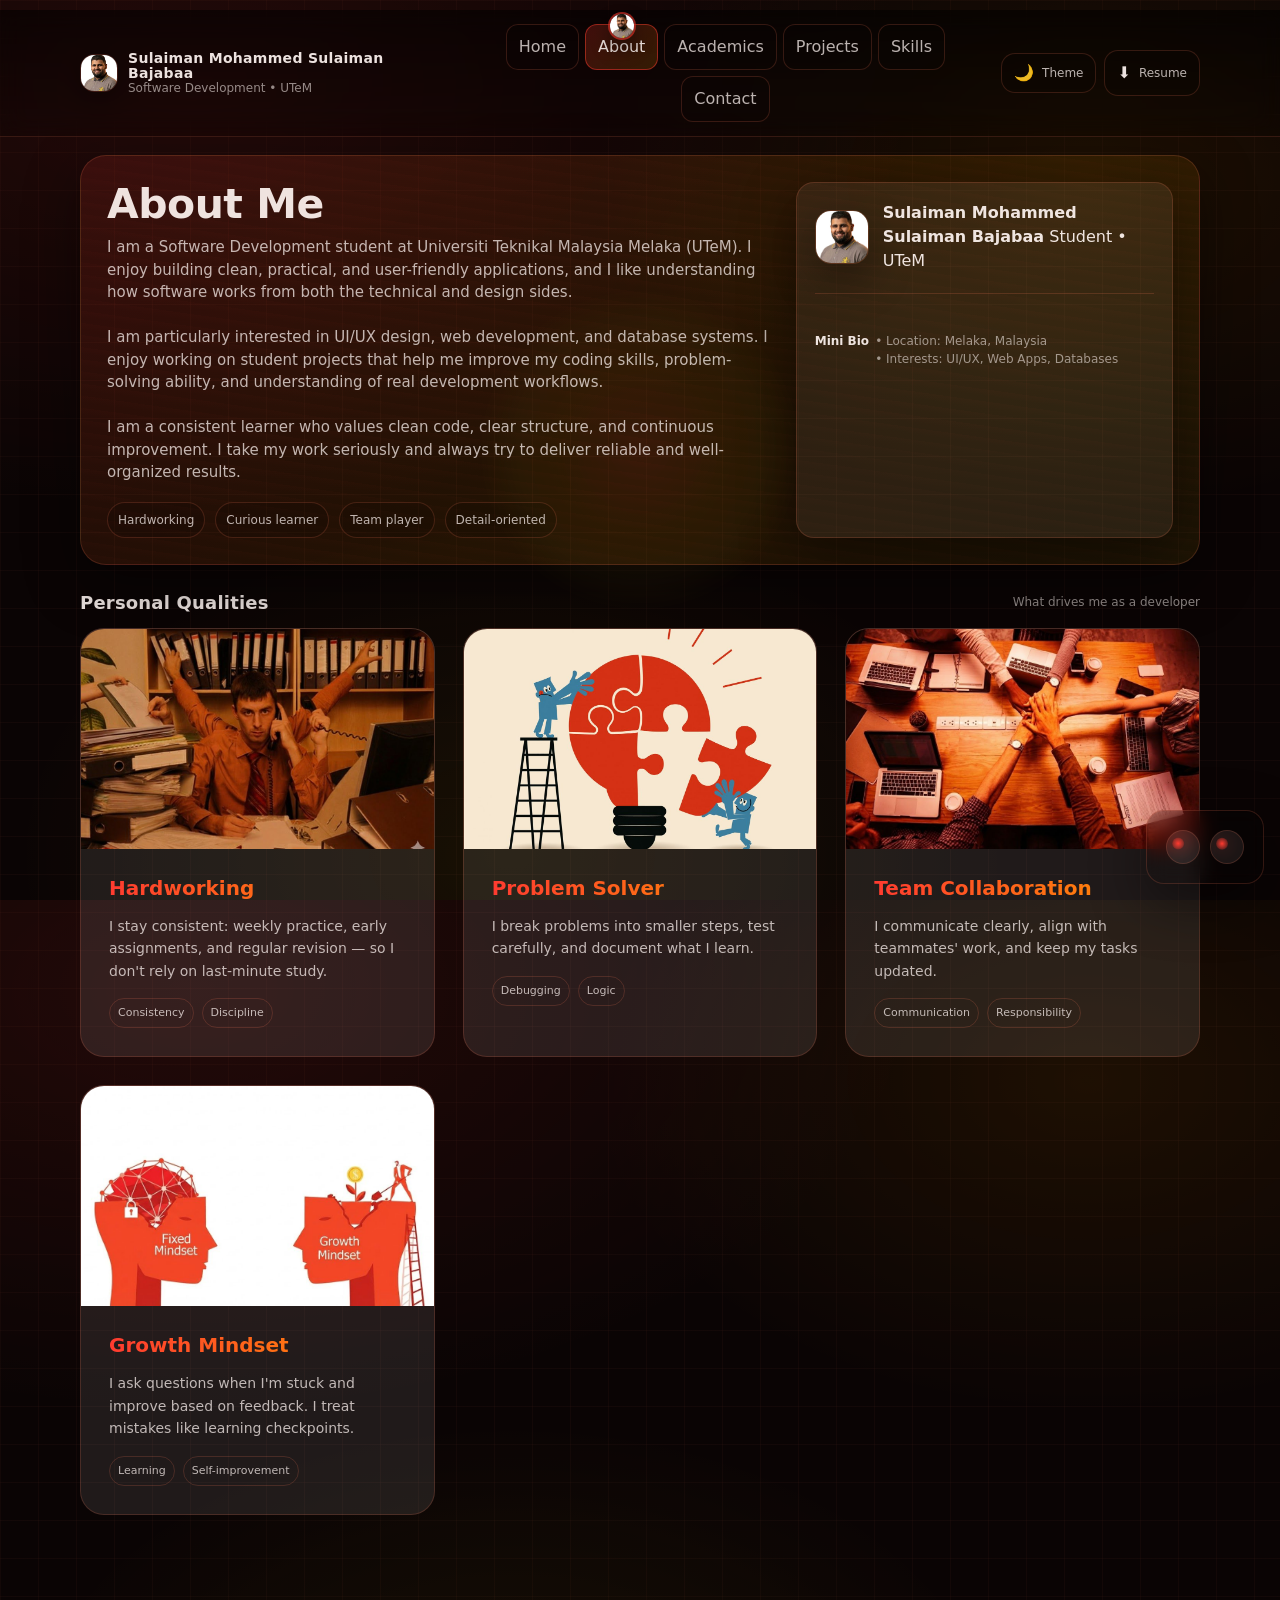
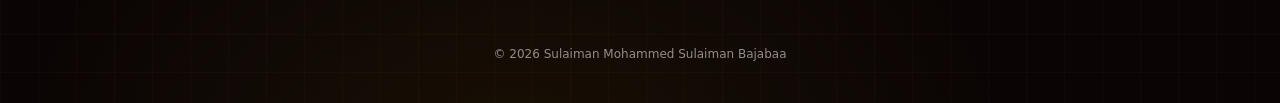
==== commit bf33836e: "Enhance image loading performance by adding loading and decoding attributes to img tags across multi" ====
--- a/about.html
+++ b/about.html
@@ -85,7 +85,7 @@
   <section class="qualities-grid">
     <div class="quality-card">
       <div class="quality-image-wrapper">
-        <img src="assets/hardworking.jpg" alt="Hardworking" class="quality-image" />
+        <img src="assets/hardworking.jpg" alt="Hardworking" class="quality-image" loading="lazy" decoding="async" />
         <div class="quality-overlay">
           <div class="quality-number">01</div>
         </div>
@@ -99,7 +99,7 @@
 
     <div class="quality-card">
       <div class="quality-image-wrapper">
-        <img src="assets/problem_solver.jpg" alt="Problem Solver" class="quality-image" />
+        <img src="assets/problem_solver.jpg" alt="Problem Solver" class="quality-image" loading="lazy" decoding="async" />
         <div class="quality-overlay">
           <div class="quality-number">02</div>
         </div>
@@ -113,7 +113,7 @@
 
     <div class="quality-card">
       <div class="quality-image-wrapper">
-        <img src="assets/Team_Collaboration.jpg" alt="Team Collaboration" class="quality-image" />
+        <img src="assets/Team_Collaboration.jpg" alt="Team Collaboration" class="quality-image" loading="lazy" decoding="async" />
         <div class="quality-overlay">
           <div class="quality-number">03</div>
         </div>
@@ -127,7 +127,7 @@
 
     <div class="quality-card">
       <div class="quality-image-wrapper">
-        <img src="assets/Growth_Mindset.jpg" alt="Growth Mindset" class="quality-image" />
+        <img src="assets/Growth_Mindset.jpg" alt="Growth Mindset" class="quality-image" loading="lazy" decoding="async" />
         <div class="quality-overlay">
           <div class="quality-number">04</div>
         </div>
